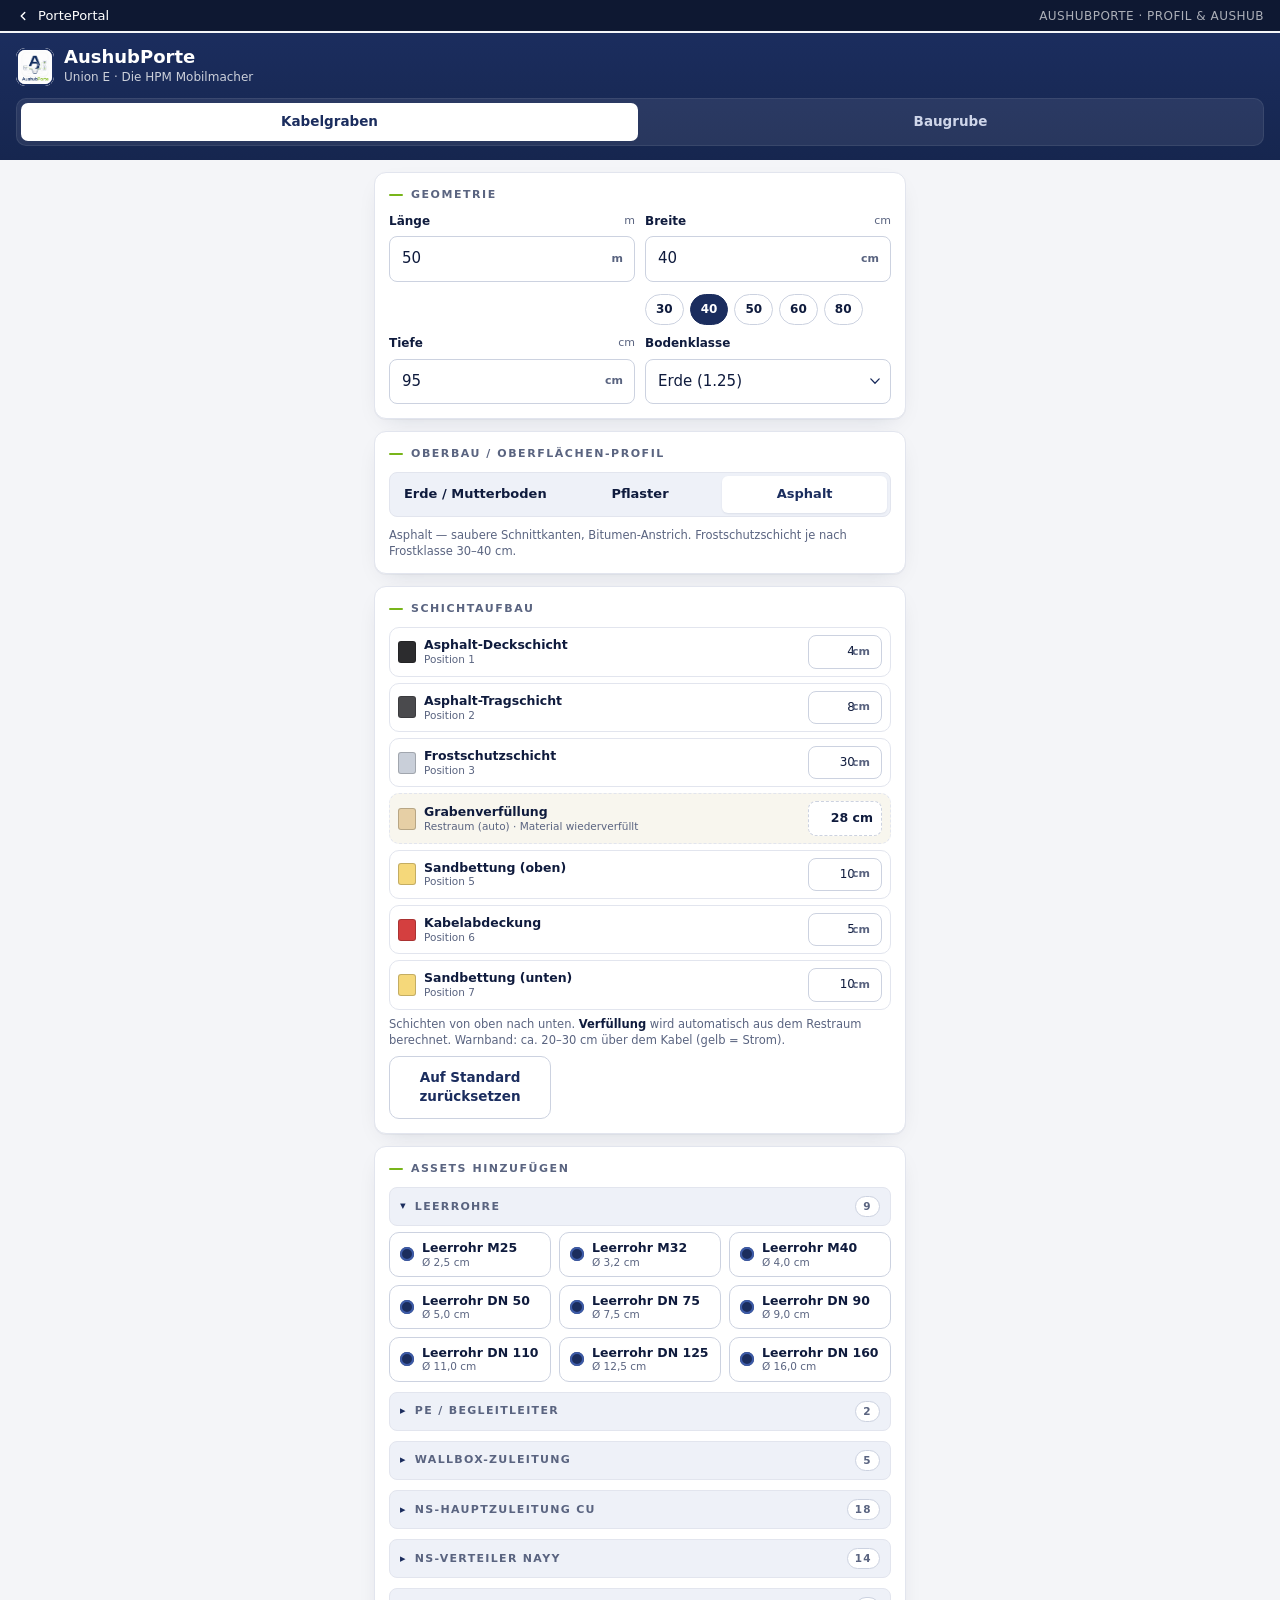
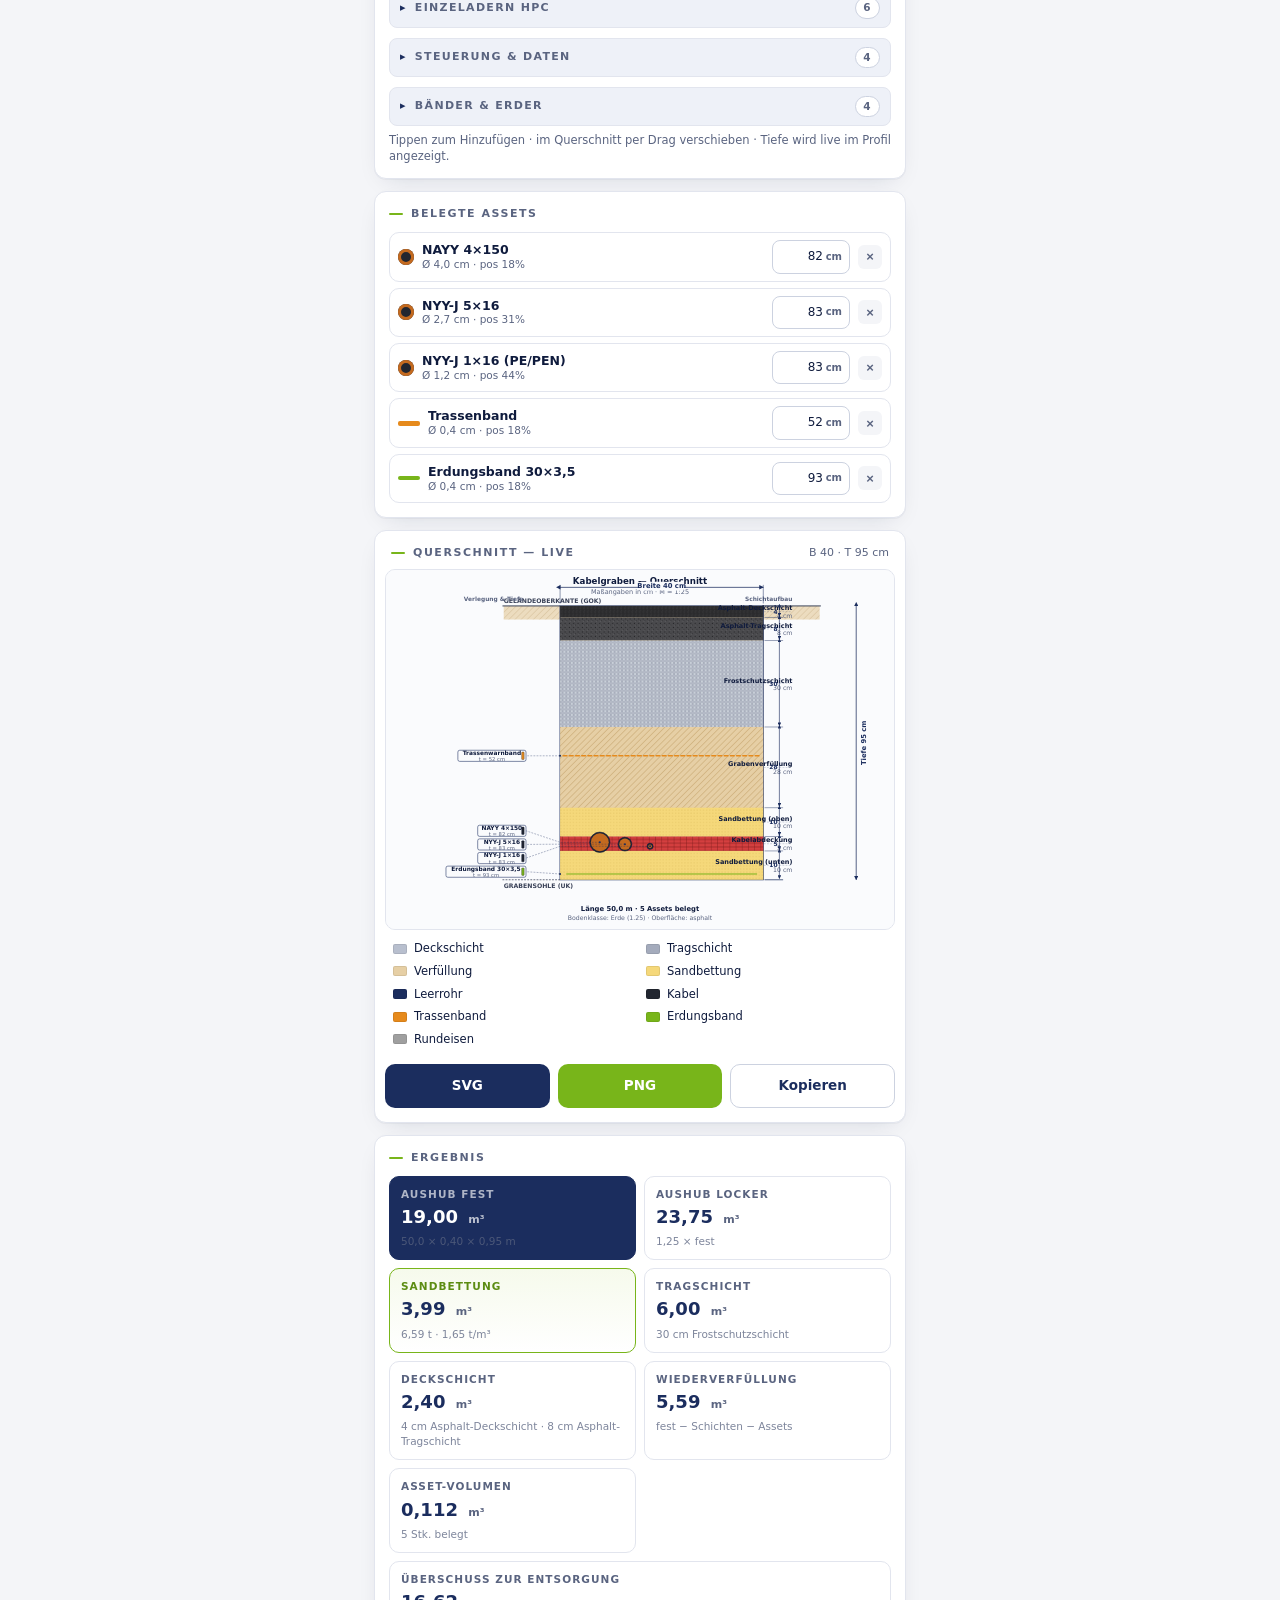
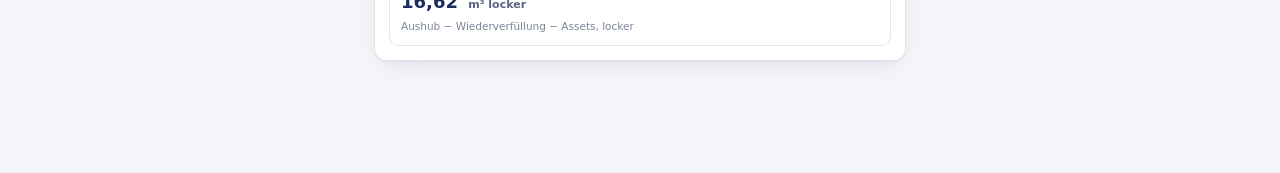
==== tools/aushubporte/index.html @ 9dd23b9c "Add files via upload" ====
<!doctype html>
<html lang="de">
<head>
<meta charset="utf-8" />
<meta name="viewport" content="width=device-width, initial-scale=1, viewport-fit=cover" />
<meta name="theme-color" content="#1B2D5E" />
<title>AushubPorte — Tiefbau-Schnellrechner</title>
<link rel="manifest" href='data:application/manifest+json;charset=utf-8,{"name":"AushubPorte","short_name":"AushubPorte","start_url":".","display":"standalone","background_color":"%23F4F5F8","theme_color":"%231B2D5E"}' />
<style>
  :root{--navy:#1B2D5E;--navy-2:#243A78;--navy-ink:#0F1B3D;--green:#78B51A;--green-2:#5C8C12;--sand:#F5D87A;--soil:#C9A36A;--warn:#E68A1C;--bg:#F4F5F8;--card:#FFFFFF;--line:#E2E5EE;--line-2:#CCD2E0;--ink:#0F1B3D;--muted:#5A6480;--shadow:0 1px 0 rgba(15,27,61,.04),0 8px 24px -12px rgba(15,27,61,.18);--r:12px;--r-sm:8px}
  *{box-sizing:border-box}
  html,body{margin:0;padding:0;background:var(--bg);color:var(--ink);font:15px/1.45 system-ui,-apple-system,Segoe UI,Roboto,sans-serif;-webkit-font-smoothing:antialiased}
  body{min-height:100dvh;padding-bottom:env(safe-area-inset-bottom)}
  header.app{background:linear-gradient(180deg,var(--navy) 0%,#16264F 100%);color:#fff;padding:14px 16px;padding-top:calc(env(safe-area-inset-top) + 14px);position:sticky;top:0;z-index:20}
  .brand{display:flex;align-items:center;gap:10px}
  .logo{width:38px;height:38px;border-radius:9px;background:#fff;flex:0 0 auto;box-shadow:inset 0 0 0 2px var(--navy)}
  h1{font-size:18px;line-height:1.1;margin:0;font-weight:700}
  .sub{font-size:12px;opacity:.78;margin-top:2px}
  .tabs{margin:12px 0 0;background:rgba(255,255,255,.08);border-radius:10px;padding:4px;display:grid;grid-template-columns:1fr 1fr;gap:4px;border:1px solid rgba(255,255,255,.08)}
  .tab{appearance:none;border:0;background:transparent;color:#cfd6ea;font:inherit;font-weight:600;font-size:13.5px;padding:9px 8px;border-radius:7px;cursor:pointer}
  .tab[aria-selected="true"]{background:#fff;color:var(--navy)}
  main{padding:14px 14px 100px;max-width:560px;margin:0 auto}
  .card{background:var(--card);border:1px solid var(--line);border-radius:var(--r);box-shadow:var(--shadow);padding:14px;margin-bottom:12px}
  .card h2{margin:0 0 10px;font-size:11px;font-weight:700;letter-spacing:.14em;text-transform:uppercase;color:var(--muted);display:flex;align-items:center;gap:8px}
  .card h2::before{content:"";width:14px;height:2px;background:var(--green);border-radius:2px}
  .row{display:grid;grid-template-columns:1fr 1fr;gap:10px}
  .row.three{grid-template-columns:1fr 1fr 1fr}
  .row + .row{margin-top:10px}
  .field{display:flex;flex-direction:column;gap:6px;min-width:0}
  .field label{font-size:12px;font-weight:600;display:flex;justify-content:space-between;gap:8px}
  .field label .unit{font-size:11px;color:var(--muted);font-weight:500}
  .input-wrap{position:relative;display:flex}
  input[type=number],input[type=text],select{width:100%;appearance:none;-webkit-appearance:none;border:1px solid var(--line-2);background:#fff;color:var(--ink);padding:11px 38px 11px 12px;border-radius:var(--r-sm);font:inherit;font-variant-numeric:tabular-nums;min-width:0}
  input:focus,select:focus{outline:0;border-color:var(--navy);box-shadow:0 0 0 3px rgba(27,45,94,.12)}
  input::-webkit-outer-spin-button,input::-webkit-inner-spin-button{-webkit-appearance:none;margin:0}
  input[type=number]{-moz-appearance:textfield}
  .input-wrap .suffix{position:absolute;right:12px;top:50%;transform:translateY(-50%);font-size:11px;color:var(--muted);font-weight:600;pointer-events:none}
  select{padding-right:32px;background-image:url("data:image/svg+xml;utf8,<svg xmlns='http://www.w3.org/2000/svg' viewBox='0 0 12 8'><path d='M1 1l5 5 5-5' fill='none' stroke='%231B2D5E' stroke-width='1.6' stroke-linecap='round'/></svg>");background-repeat:no-repeat;background-position:right 10px center;background-size:10px}
  .seg{display:grid;grid-auto-flow:column;grid-auto-columns:1fr;background:#EEF1F8;border-radius:var(--r-sm);padding:3px;border:1px solid var(--line)}
  .seg button{appearance:none;border:0;background:transparent;color:var(--ink);font:inherit;font-weight:600;font-size:13px;padding:9px 8px;border-radius:6px;cursor:pointer}
  .seg button[aria-pressed="true"]{background:#fff;color:var(--navy);box-shadow:0 1px 2px rgba(15,27,61,.08)}
  .presets{display:flex;flex-wrap:wrap;gap:6px;margin-top:6px}
  .preset{appearance:none;border:1px solid var(--line-2);background:#fff;color:var(--ink);font:inherit;font-size:12px;font-weight:600;padding:6px 10px;border-radius:999px;cursor:pointer;font-variant-numeric:tabular-nums}
  .preset.active{background:var(--navy);color:#fff;border-color:var(--navy)}
  .lib{display:grid;grid-template-columns:repeat(auto-fill,minmax(150px,1fr));gap:8px}
  .lib button{appearance:none;border:1px solid var(--line-2);background:#fff;font:inherit;text-align:left;padding:8px 10px;border-radius:10px;cursor:pointer;display:flex;align-items:center;gap:8px;color:var(--ink)}
  .lib button:hover{border-color:var(--navy);background:#F8FAFE}
  .lib button .swatch{flex:0 0 auto;border-radius:50%}
  .lib button .lab{display:flex;flex-direction:column;line-height:1.15;min-width:0}
  .lib button .lab b{font-size:12.5px;font-weight:700}
  .lib button .lab span{font-size:10.5px;color:var(--muted);font-variant-numeric:tabular-nums}
  .lib-group{font-size:11px;font-weight:700;letter-spacing:.12em;text-transform:uppercase;color:var(--muted);margin:10px 0 6px;display:flex;align-items:center;gap:8px;cursor:pointer;user-select:none;padding:8px 10px;background:#EEF1F8;border-radius:8px;border:1px solid var(--line)}
  .lib-group:first-child{margin-top:0}
  .lib-group::before{content:"▸";font-size:11px;color:var(--navy);transition:transform .15s;flex:0 0 auto}
  .lib-group.open::before{transform:rotate(90deg)}
  .lib-group .count{margin-left:auto;font-weight:600;font-size:10.5px;color:var(--muted);background:#fff;padding:2px 7px;border-radius:999px;border:1px solid var(--line-2)}
  .lib-grid{display:none;margin-bottom:6px}
  .lib-grid.open{display:grid}
  .asset-list{display:flex;flex-direction:column;gap:6px;margin-top:4px}
  .asset-row{display:flex;align-items:center;gap:8px;padding:7px 8px;border:1px solid var(--line);border-radius:10px;background:#fff}
  .asset-row .ico{flex:0 0 auto}
  .asset-row .meta{flex:1;min-width:0;display:flex;flex-direction:column;line-height:1.18}
  .asset-row .meta b{font-size:12.5px;font-weight:700;overflow:hidden;text-overflow:ellipsis;white-space:nowrap}
  .asset-row .meta span{font-size:10.5px;color:var(--muted);font-variant-numeric:tabular-nums}
  .asset-row input.depth{width:78px;text-align:right;padding:7px 26px 7px 8px;font-size:12px}
  .asset-row .input-wrap{flex:0 0 auto}
  .asset-row .input-wrap .suffix{right:8px;font-size:10px}
  .asset-row .x{appearance:none;border:0;background:#F4F5F8;color:var(--muted);width:24px;height:24px;border-radius:6px;cursor:pointer;font-size:13px;font-weight:700}
  .asset-row .x:hover{background:#EAD9D9;color:#A33}
  .asset-empty{font-size:12px;color:var(--muted);padding:10px;text-align:center;border:1px dashed var(--line-2);border-radius:10px}
  .layer-list{display:flex;flex-direction:column;gap:6px}
  .layer-row{display:flex;align-items:center;gap:8px;padding:7px 8px;border:1px solid var(--line);border-radius:10px;background:#fff}
  .layer-row .swatch{flex:0 0 auto;width:18px;height:22px;border-radius:3px;border:1px solid rgba(0,0,0,.2)}
  .layer-row .meta{flex:1;min-width:0;display:flex;flex-direction:column;line-height:1.18}
  .layer-row .meta b{font-size:12.5px;font-weight:700}
  .layer-row .meta span{font-size:10.5px;color:var(--muted)}
  .layer-row .input-wrap{flex:0 0 auto}
  .layer-row input.thick{width:74px;text-align:right;padding:7px 26px 7px 8px;font-size:12px}
  .layer-row.auto{background:#F8F6EE;border-style:dashed}
  .layer-row.auto .auto-val{font-size:12.5px;font-weight:700;color:var(--ink);font-variant-numeric:tabular-nums;padding:7px 8px;background:#fff;border:1px dashed var(--line-2);border-radius:8px;min-width:74px;text-align:right}
  .svg-card{padding:10px 10px 14px}
  .svg-card .head{display:flex;align-items:center;justify-content:space-between;padding:4px 6px 8px;gap:8px}
  .svg-card .head .title{font-size:11px;font-weight:700;letter-spacing:.14em;text-transform:uppercase;color:var(--muted);display:flex;align-items:center;gap:8px}
  .svg-card .head .title::before{content:"";width:14px;height:2px;background:var(--green);border-radius:2px}
  .svg-card .head .meta{font-size:11px;color:var(--muted);font-variant-numeric:tabular-nums}
  .svg-frame{background:#FAFBFD;border:1px solid var(--line);border-radius:10px;overflow:hidden;touch-action:none}
  svg.profile{display:block;width:100%;height:auto;background:#FAFBFD;user-select:none;-webkit-user-select:none}
  svg.profile [data-drag]{cursor:grab}
  svg.profile [data-drag].dragging{cursor:grabbing}
  .results{display:grid;grid-template-columns:1fr 1fr;gap:8px}
  .res{background:#fff;border:1px solid var(--line);border-radius:10px;padding:10px 11px;display:flex;flex-direction:column;gap:2px}
  .res .k{font-size:10.5px;font-weight:700;letter-spacing:.1em;text-transform:uppercase;color:var(--muted)}
  .res .v{font-size:18px;font-weight:700;font-variant-numeric:tabular-nums;color:var(--navy)}
  .res .v small{font-size:11px;color:var(--muted);font-weight:600;margin-left:4px}
  .res.featured{background:var(--navy);border-color:var(--navy)}
  .res.featured .k{color:rgba(255,255,255,.65)}
  .res.featured .v{color:#fff}
  .res.featured .v small{color:rgba(255,255,255,.7)}
  .res.accent{border-color:var(--green);background:linear-gradient(180deg,#F6FAEC,#fff)}
  .res.accent .k{color:var(--green-2)}
  .res .sub{font-size:10.5px;color:var(--muted);font-variant-numeric:tabular-nums}
  .actions{display:grid;grid-template-columns:1fr 1fr 1fr;gap:8px;margin-top:12px}
  .btn{appearance:none;border:0;font:inherit;font-weight:600;font-size:13.5px;padding:11px 12px;border-radius:10px;cursor:pointer;display:flex;align-items:center;justify-content:center;gap:6px;min-height:44px}
  .btn.primary{background:var(--navy);color:#fff}
  .btn.green{background:var(--green);color:#fff}
  .btn.ghost{background:#fff;color:var(--navy);border:1px solid var(--line-2)}
  .legend{display:grid;grid-template-columns:1fr 1fr;gap:6px 12px;padding:10px 8px 4px;font-size:11.5px}
  .legend span{display:flex;align-items:center;gap:7px}
  .legend i{width:14px;height:10px;border-radius:2px;flex:0 0 auto;border:1px solid rgba(0,0,0,.08)}
  .hint{font-size:11.5px;color:var(--muted);margin-top:6px;line-height:1.4}
  .hint b{color:var(--ink);font-weight:600}
  [data-mode-panel]{display:none}
  [data-mode-panel].on{display:block}
  .toast{position:fixed;left:50%;bottom:24px;transform:translate(-50%,20px);background:var(--navy-ink);color:#fff;padding:10px 14px;border-radius:999px;font-size:13px;font-weight:600;opacity:0;pointer-events:none;transition:.25s;z-index:50}
  .toast.show{opacity:1;transform:translate(-50%,0)}
  @media (max-width:380px){.row{grid-template-columns:1fr}.row.three{grid-template-columns:1fr 1fr}.results{grid-template-columns:1fr}}
  .porte-bar{background:#0E1832;color:#fff;padding:8px 16px;font:500 13px system-ui,-apple-system,Segoe UI,Roboto,sans-serif;display:flex;align-items:center;justify-content:space-between;position:sticky;top:0;z-index:30}
  .porte-bar a{color:#fff;text-decoration:none;display:inline-flex;align-items:center;gap:8px;transition:color .15s}
  .porte-bar a:hover{color:#78B51A}
  .porte-bar a svg{width:14px;height:14px}
  .porte-bar .right{opacity:.65;font-size:12px;letter-spacing:.04em;text-transform:uppercase}
  @media (max-width: 540px){.porte-bar .right{display:none}}
  header.app{top:33px}
</style>
<link rel="manifest" href="../../manifest.webmanifest" />
</head>
<body>

<div class="porte-bar">
  <a href="../../index.html" aria-label="Zurück zum PortePortal">
    <svg viewBox="0 0 24 24" fill="none" stroke="currentColor" stroke-width="2.5" stroke-linecap="round" stroke-linejoin="round"><path d="M15 18l-6-6 6-6"/></svg>
    PortePortal
  </a>
  <span class="right">AushubPorte · Profil &amp; Aushub</span>
</div>

<header class="app">
  <div class="brand">
    <img class="logo" src="../../assets/logo-aushubporte.png" alt="AushubPorte" style="background:#fff;object-fit:contain;padding:2px;" />
    <div><h1>AushubPorte</h1><div class="sub">Union E · Die HPM Mobilmacher</div></div>
  </div>
  <div class="tabs" role="tablist">
    <button class="tab" role="tab" aria-selected="true" data-mode="trench">Kabelgraben</button>
    <button class="tab" role="tab" aria-selected="false" data-mode="pit">Baugrube</button>
  </div>
</header>

<main>

<section data-mode-panel="trench" class="on">
  <div class="card">
    <h2>Geometrie</h2>
    <div class="row">
      <div class="field"><label>Länge <span class="unit">m</span></label>
        <div class="input-wrap"><input id="t_len" type="number" inputmode="decimal" step="0.1" min="0" value="50"/><span class="suffix">m</span></div></div>
      <div class="field"><label>Breite <span class="unit">cm</span></label>
        <div class="input-wrap"><input id="t_width" type="number" inputmode="decimal" step="1" min="0" value="40"/><span class="suffix">cm</span></div>
        <div class="presets" data-presets="t_width">
          <button class="preset" type="button" data-v="30">30</button>
          <button class="preset active" type="button" data-v="40">40</button>
          <button class="preset" type="button" data-v="50">50</button>
          <button class="preset" type="button" data-v="60">60</button>
          <button class="preset" type="button" data-v="80">80</button>
        </div>
      </div>
    </div>
    <div class="row">
      <div class="field"><label>Tiefe <span class="unit">cm</span></label>
        <div class="input-wrap"><input id="t_depth" type="number" inputmode="decimal" step="1" min="0" value="95"/><span class="suffix">cm</span></div></div>
      <div class="field"><label>Bodenklasse</label>
        <select id="t_soil">
          <option value="1.20">Sand (1.20)</option>
          <option value="1.25" selected>Erde (1.25)</option>
          <option value="1.30">Lehm (1.30)</option>
          <option value="1.45">Fels (1.45)</option>
        </select>
      </div>
    </div>
  </div>

  <div class="card">
    <h2>Oberbau / Oberflächen-Profil</h2>
    <div class="seg" data-seg="t_surface" style="margin-bottom:10px">
      <button type="button" data-v="erde">Erde / Mutterboden</button>
      <button type="button" data-v="pflaster">Pflaster</button>
      <button type="button" data-v="asphalt" aria-pressed="true">Asphalt</button>
    </div>
    <div class="hint" id="t_regelhint">Regeltiefe Niederspannung: 60 cm · Mittelspannung: 80 cm unter OK Gelände.</div>
  </div>

  <div class="card">
    <h2>Schichtaufbau</h2>
    <div id="layerList" class="layer-list"></div>
    <div class="hint" id="t_layersHint">Schichten von oben nach unten. <b>Verfüllung</b> wird automatisch aus dem Restraum berechnet. Warnband: ca. 20–30 cm über dem Kabel (gelb = Strom).</div>
    <div class="actions" style="margin-top:8px">
      <button class="btn ghost" type="button" id="btnLayerReset">Auf Standard zurücksetzen</button>
    </div>
  </div>

  <div class="card">
    <h2>Assets hinzufügen</h2>
    <div id="lib"></div>
    <div class="hint">Tippen zum Hinzufügen · im Querschnitt per Drag verschieben · Tiefe wird live im Profil angezeigt.</div>
  </div>

  <div class="card">
    <h2>Belegte Assets</h2>
    <div class="asset-list" id="assetList"></div>
  </div>

  <div class="card svg-card">
    <div class="head">
      <div class="title">Querschnitt — live</div>
      <div class="meta" id="t_metaScale">B 40 · T 95 cm</div>
    </div>
    <div class="svg-frame">
      <svg id="profile" class="profile" viewBox="0 0 480 480" preserveAspectRatio="xMidYMid meet" xmlns="http://www.w3.org/2000/svg"></svg>
    </div>
    <div class="legend">
      <span><i style="background:#B8BFCE"></i> Deckschicht</span>
      <span><i style="background:#A4ABBC"></i> Tragschicht</span>
      <span><i style="background:#E6CFA5"></i> Verfüllung</span>
      <span><i style="background:#F5D87A"></i> Sandbettung</span>
      <span><i style="background:#1B2D5E"></i> Leerrohr</span>
      <span><i style="background:#222630"></i> Kabel</span>
      <span><i style="background:#E68A1C"></i> Trassenband</span>
      <span><i style="background:#78B51A"></i> Erdungsband</span>
      <span><i style="background:#9F9F9F"></i> Rundeisen</span>
    </div>
    <div class="actions">
      <button class="btn primary" id="btnSvg">SVG</button>
      <button class="btn green" id="btnPng">PNG</button>
      <button class="btn ghost" id="btnCopy">Kopieren</button>
    </div>
  </div>

  <div class="card">
    <h2>Ergebnis</h2>
    <div class="results">
      <div class="res featured"><span class="k">Aushub fest</span><span class="v"><span id="r_volSolid">—</span> <small>m³</small></span><span class="sub" id="r_volSolidSub">L × B × T</span></div>
      <div class="res"><span class="k">Aushub locker</span><span class="v"><span id="r_volLoose">—</span> <small>m³</small></span><span class="sub" id="r_volLooseSub">× Bodenklasse</span></div>
      <div class="res accent"><span class="k">Sandbettung</span><span class="v"><span id="r_sand">—</span> <small>m³</small></span><span class="sub"><span id="r_sandT">—</span> t · 1,65 t/m³</span></div>
      <div class="res"><span class="k">Tragschicht</span><span class="v"><span id="r_base">—</span> <small>m³</small></span><span class="sub" id="r_baseSub">—</span></div>
      <div class="res"><span class="k">Deckschicht</span><span class="v"><span id="r_deck">—</span> <small>m³</small></span><span class="sub" id="r_deckSub">—</span></div>
      <div class="res"><span class="k">Wiederverfüllung</span><span class="v"><span id="r_refill">—</span> <small>m³</small></span><span class="sub" id="r_refillSub">fest − Schichten − Assets</span></div>
      <div class="res"><span class="k">Asset-Volumen</span><span class="v"><span id="r_assets">—</span> <small>m³</small></span><span class="sub" id="r_assetsSub">— Stk.</span></div>
      <div class="res" style="grid-column:1/-1"><span class="k">Überschuss zur Entsorgung</span><span class="v"><span id="r_excess">—</span> <small>m³ locker</small></span><span class="sub" id="r_excessSub">—</span></div>
    </div>
  </div>
</section>

<section data-mode-panel="pit">
  <div class="card">
    <h2>Form</h2>
    <div class="seg" data-seg="p_shape" style="margin-bottom:12px">
      <button type="button" data-v="cuboid" aria-pressed="true">Quader</button>
      <button type="button" data-v="cylinder" aria-pressed="false">Zylinder</button>
    </div>
    <div data-shape="cuboid">
      <div class="row three">
        <div class="field"><label>Länge <span class="unit">m</span></label><div class="input-wrap"><input id="p_len" type="number" inputmode="decimal" step="0.1" min="0" value="2.5"/><span class="suffix">m</span></div></div>
        <div class="field"><label>Breite <span class="unit">m</span></label><div class="input-wrap"><input id="p_wid" type="number" inputmode="decimal" step="0.1" min="0" value="2.5"/><span class="suffix">m</span></div></div>
        <div class="field"><label>Tiefe <span class="unit">m</span></label><div class="input-wrap"><input id="p_dep" type="number" inputmode="decimal" step="0.1" min="0" value="1.5"/><span class="suffix">m</span></div></div>
      </div>
    </div>
    <div data-shape="cylinder" style="display:none">
      <div class="row">
        <div class="field"><label>Durchmesser <span class="unit">m</span></label><div class="input-wrap"><input id="p_dia" type="number" inputmode="decimal" step="0.1" min="0" value="2.0"/><span class="suffix">m</span></div></div>
        <div class="field"><label>Tiefe <span class="unit">m</span></label><div class="input-wrap"><input id="p_cdep" type="number" inputmode="decimal" step="0.1" min="0" value="1.5"/><span class="suffix">m</span></div></div>
      </div>
    </div>
  </div>
  <div class="card">
    <h2>Boden</h2>
    <div class="field"><label>Bodenklasse</label>
      <select id="p_soil">
        <option value="1.20">Sand (1.20)</option>
        <option value="1.25" selected>Erde (1.25)</option>
        <option value="1.30">Lehm (1.30)</option>
        <option value="1.45">Fels (1.45)</option>
      </select>
    </div>
  </div>
  <div class="card svg-card">
    <div class="head"><div class="title">Schema — Schnitt</div><div class="meta" id="p_metaScale">live</div></div>
    <div class="svg-frame"><svg id="pitProfile" class="profile" viewBox="0 0 480 320" preserveAspectRatio="xMidYMid meet" xmlns="http://www.w3.org/2000/svg"></svg></div>
    <div class="actions">
      <button class="btn primary" id="btnSvgP">SVG</button>
      <button class="btn green" id="btnPngP">PNG</button>
      <button class="btn ghost" id="btnCopyP">Kopieren</button>
    </div>
  </div>
  <div class="card">
    <h2>Ergebnis</h2>
    <div class="results">
      <div class="res featured"><span class="k">Aushub fest</span><span class="v"><span id="pr_solid">—</span> <small>m³</small></span><span class="sub" id="pr_solidSub"></span></div>
      <div class="res"><span class="k">Aushub locker</span><span class="v"><span id="pr_loose">—</span> <small>m³</small></span><span class="sub">× Bodenklasse</span></div>
      <div class="res accent" style="grid-column:1/-1"><span class="k">Grundfläche</span><span class="v"><span id="pr_area">—</span> <small>m²</small></span><span class="sub" id="pr_areaSub"></span></div>
    </div>
  </div>
</section>

</main>
<div class="toast" id="toast"></div>

<script>
const $ = id => document.getElementById(id);
const $$ = (s,r=document) => Array.from(r.querySelectorAll(s));
const SVG_NS = "http://www.w3.org/2000/svg";
const fmt = (n,d=2)=> isFinite(n)? n.toLocaleString("de-DE",{minimumFractionDigits:d,maximumFractionDigits:d}) : "—";
const num = el => { const v=parseFloat(String(el.value).replace(",",".")); return isFinite(v)?v:0; };
function toast(m){const t=$("toast");t.textContent=m;t.classList.add("show");clearTimeout(t._t);t._t=setTimeout(()=>t.classList.remove("show"),1700);}
function el(name,attrs={},text){const n=document.createElementNS(SVG_NS,name);for(const[k,v]of Object.entries(attrs))n.setAttribute(k,v);if(text!=null)n.textContent=text;return n;}
const uid = () => "a"+Math.random().toString(36).slice(2,9);

/* CATALOG */
const CATALOG = {
  "M25":{kind:"pipe",label:"Leerrohr M25",diaCm:2.5,group:"Leerrohre"},
  "M32":{kind:"pipe",label:"Leerrohr M32",diaCm:3.2,group:"Leerrohre"},
  "M40":{kind:"pipe",label:"Leerrohr M40",diaCm:4.0,group:"Leerrohre"},
  "DN50":{kind:"pipe",label:"Leerrohr DN 50",diaCm:5,group:"Leerrohre"},
  "DN75":{kind:"pipe",label:"Leerrohr DN 75",diaCm:7.5,group:"Leerrohre"},
  "DN90":{kind:"pipe",label:"Leerrohr DN 90",diaCm:9,group:"Leerrohre"},
  "DN110":{kind:"pipe",label:"Leerrohr DN 110",diaCm:11,group:"Leerrohre"},
  "DN125":{kind:"pipe",label:"Leerrohr DN 125",diaCm:12.5,group:"Leerrohre"},
  "DN160":{kind:"pipe",label:"Leerrohr DN 160",diaCm:16,group:"Leerrohre"},
  // PE / Begleit
  "NYY-J 1x16":{kind:"cable",label:"NYY-J 1×16 (PE/PEN)",diaCm:1.2,group:"PE / Begleitleiter"},
  "NYY-J 1x25":{kind:"cable",label:"NYY-J 1×25",diaCm:1.4,group:"PE / Begleitleiter"},
  // Wallbox-Stichleitungen
  "NYY-J 5x2.5":{kind:"cable",label:"NYY-J 5×2,5 (Wallbox 11kW)",diaCm:1.7,group:"Wallbox-Zuleitung"},
  "NYY-J 5x4":{kind:"cable",label:"NYY-J 5×4 (Wallbox 11kW)",diaCm:1.9,group:"Wallbox-Zuleitung"},
  "NYY-J 5x6":{kind:"cable",label:"NYY-J 5×6 (Wallbox 22kW)",diaCm:2.1,group:"Wallbox-Zuleitung"},
  "NYY-J 5x10":{kind:"cable",label:"NYY-J 5×10 (Wallbox 22kW)",diaCm:2.4,group:"Wallbox-Zuleitung"},
  "NYY-J 5x16":{kind:"cable",label:"NYY-J 5×16",diaCm:2.7,group:"Wallbox-Zuleitung"},
  // Mehradrige NS-Hauptverteilung (Cu) — 4- und 5-adrig
  "NYY-J 4x25":{kind:"cable",label:"NYY-J 4×25",diaCm:2.7,group:"NS-Hauptzuleitung Cu"},
  "NYY-J 4x35":{kind:"cable",label:"NYY-J 4×35",diaCm:3.0,group:"NS-Hauptzuleitung Cu"},
  "NYY-J 4x50":{kind:"cable",label:"NYY-J 4×50",diaCm:3.4,group:"NS-Hauptzuleitung Cu"},
  "NYY-J 4x70":{kind:"cable",label:"NYY-J 4×70",diaCm:3.8,group:"NS-Hauptzuleitung Cu"},
  "NYY-J 4x95":{kind:"cable",label:"NYY-J 4×95",diaCm:4.2,group:"NS-Hauptzuleitung Cu"},
  "NYY-J 4x120":{kind:"cable",label:"NYY-J 4×120",diaCm:4.5,group:"NS-Hauptzuleitung Cu"},
  "NYY-J 4x150":{kind:"cable",label:"NYY-J 4×150",diaCm:4.8,group:"NS-Hauptzuleitung Cu"},
  "NYY-J 4x185":{kind:"cable",label:"NYY-J 4×185",diaCm:5.2,group:"NS-Hauptzuleitung Cu"},
  "NYY-J 4x240":{kind:"cable",label:"NYY-J 4×240",diaCm:5.7,group:"NS-Hauptzuleitung Cu"},
  "NYY-J 5x25":{kind:"cable",label:"NYY-J 5×25",diaCm:2.9,group:"NS-Hauptzuleitung Cu"},
  "NYY-J 5x35":{kind:"cable",label:"NYY-J 5×35",diaCm:3.2,group:"NS-Hauptzuleitung Cu"},
  "NYY-J 5x50":{kind:"cable",label:"NYY-J 5×50",diaCm:3.6,group:"NS-Hauptzuleitung Cu"},
  "NYY-J 5x70":{kind:"cable",label:"NYY-J 5×70",diaCm:4.1,group:"NS-Hauptzuleitung Cu"},
  "NYY-J 5x95":{kind:"cable",label:"NYY-J 5×95",diaCm:4.5,group:"NS-Hauptzuleitung Cu"},
  "NYY-J 5x120":{kind:"cable",label:"NYY-J 5×120",diaCm:4.9,group:"NS-Hauptzuleitung Cu"},
  "NYY-J 5x150":{kind:"cable",label:"NYY-J 5×150",diaCm:5.2,group:"NS-Hauptzuleitung Cu"},
  "NYY-J 5x185":{kind:"cable",label:"NYY-J 5×185",diaCm:5.6,group:"NS-Hauptzuleitung Cu"},
  "NYY-J 5x240":{kind:"cable",label:"NYY-J 5×240",diaCm:6.1,group:"NS-Hauptzuleitung Cu"},
  // Aluminium NS-Verteilernetz — 4- und 5-adrig
  "NAYY 4x50":{kind:"cable",label:"NAYY 4×50",diaCm:2.8,group:"NS-Verteiler NAYY"},
  "NAYY 4x95":{kind:"cable",label:"NAYY 4×95",diaCm:3.4,group:"NS-Verteiler NAYY"},
  "NAYY 4x150":{kind:"cable",label:"NAYY 4×150",diaCm:4.0,group:"NS-Verteiler NAYY"},
  "NAYY 4x185":{kind:"cable",label:"NAYY 4×185",diaCm:4.4,group:"NS-Verteiler NAYY"},
  "NAYY 4x240":{kind:"cable",label:"NAYY 4×240",diaCm:4.8,group:"NS-Verteiler NAYY"},
  "NAYY 5x25":{kind:"cable",label:"NAYY 5×25",diaCm:2.6,group:"NS-Verteiler NAYY"},
  "NAYY 5x35":{kind:"cable",label:"NAYY 5×35",diaCm:2.9,group:"NS-Verteiler NAYY"},
  "NAYY 5x50":{kind:"cable",label:"NAYY 5×50",diaCm:3.1,group:"NS-Verteiler NAYY"},
  "NAYY 5x70":{kind:"cable",label:"NAYY 5×70",diaCm:3.4,group:"NS-Verteiler NAYY"},
  "NAYY 5x95":{kind:"cable",label:"NAYY 5×95",diaCm:3.7,group:"NS-Verteiler NAYY"},
  "NAYY 5x120":{kind:"cable",label:"NAYY 5×120",diaCm:4.1,group:"NS-Verteiler NAYY"},
  "NAYY 5x150":{kind:"cable",label:"NAYY 5×150",diaCm:4.4,group:"NS-Verteiler NAYY"},
  "NAYY 5x185":{kind:"cable",label:"NAYY 5×185",diaCm:4.8,group:"NS-Verteiler NAYY"},
  "NAYY 5x240":{kind:"cable",label:"NAYY 5×240",diaCm:5.3,group:"NS-Verteiler NAYY"},
  // Einzeladern für HPC-Lader
  "NYY 1x95":{kind:"cable",label:"NYY 1×95",diaCm:1.8,group:"Einzeladern HPC"},
  "NYY 1x120":{kind:"cable",label:"NYY 1×120",diaCm:2.0,group:"Einzeladern HPC"},
  "NYY 1x150":{kind:"cable",label:"NYY 1×150",diaCm:2.2,group:"Einzeladern HPC"},
  "NYY 1x185":{kind:"cable",label:"NYY 1×185",diaCm:2.4,group:"Einzeladern HPC"},
  "NYY 1x240":{kind:"cable",label:"NYY 1×240",diaCm:2.7,group:"Einzeladern HPC"},
  "NYY 1x300":{kind:"cable",label:"NYY 1×300",diaCm:3.0,group:"Einzeladern HPC"},
  // Steuerung / Daten
  "NYCWY 4x2.5":{kind:"cable",label:"NYCWY 4×2,5 (Steuer, geschirmt)",diaCm:1.6,group:"Steuerung & Daten"},
  "Cat7 LSZH":{kind:"cable",label:"Cat.7 LSZH",diaCm:0.8,group:"Steuerung & Daten"},
  "LWL 12F":{kind:"cable",label:"LWL 12F Außenkabel",diaCm:1.2,group:"Steuerung & Daten"},
  "Cu 50mm² blank":{kind:"cable",label:"Cu-Seil 50 mm² blank (Erder)",diaCm:0.9,group:"Steuerung & Daten"},
  "Trassenband":{kind:"warn",label:"Trassenband",diaCm:0.4,group:"Bänder & Erder"},
  "Erdungsband":{kind:"earth",label:"Erdungsband 30×3,5",diaCm:0.4,group:"Bänder & Erder"},
  "Rundeisen 8":{kind:"rebar",label:"Rundeisen Ø 8",diaCm:0.8,group:"Bänder & Erder"},
  "Rundeisen 10":{kind:"rebar",label:"Rundeisen Ø 10",diaCm:1.0,group:"Bänder & Erder"},
};
const COLORS = {
  pipe:{fill:"#1B2D5E",stroke:"#0F1B3D",inner:"#3D5BA8"},
  cable:{fill:"#222630",stroke:"#0F1B3D",core:"#C46A1F"},
  warn:{fill:"#E68A1C"},
  earth:{fill:"#78B51A"},
  rebar:{fill:"#9F9F9F",stroke:"#5C5C5C"},
};
const ASSETS = [];

/* ===== LAYER MODEL =====
   Each layer: {id, label, kind, cm, mat, hatch}
   - mat: material class for volume aggregation:
     "asphaltD","asphaltT","frost","schotter","pflasterD","pflasterB",
     "mutterboden","verfuell","sandTop","sandBot","kabelabd"
   - hatch: SVG pattern id used to render the band
   - kind === "auto" means thickness is computed (verfuell residual)
*/
const LAYER_DEFS = {
  asphaltD:    {label:"Asphalt-Deckschicht",         hatch:"hatchAsphaltD", mat:"asphaltD"},
  asphaltT:    {label:"Asphalt-Tragschicht",         hatch:"hatchAsphaltT", mat:"asphaltT"},
  frost:       {label:"Frostschutzschicht",          hatch:"hatchFrost",    mat:"frost"},
  pflasterD:   {label:"Pflaster-Deckschicht",        hatch:"hatchPflaster", mat:"pflasterD"},
  pflasterB:   {label:"Pflasterbett (Splitt 0/5)",   hatch:"hatchSplitt",   mat:"pflasterB"},
  schotter:    {label:"Schottertragschicht (STS)",   hatch:"hatchBase",     mat:"schotter"},
  mutterboden: {label:"Mutterboden",                 hatch:"hatchMutter",   mat:"mutterboden"},
  verfuell:    {label:"Grabenverfüllung",            hatch:"hatchSoil",     mat:"verfuell"},
  sandTop:     {label:"Sandbettung (oben)",          hatch:"hatchSand",     mat:"sand"},
  kabelabd:    {label:"Kabelabdeckung",              hatch:"hatchKabelabd", mat:"kabelabd"},
  sandBot:     {label:"Sandbettung (unten)",         hatch:"hatchSand",     mat:"sand"},
};

// Presets per surface — "auto" id is the residual fill
const PRESETS = {
  erde: [
    {id:"mutterboden", cm:20},
    {id:"verfuell",    cm:0, auto:true},
    {id:"sandTop",     cm:10},
    {id:"kabelabd",    cm:5},
    {id:"sandBot",     cm:10},
  ],
  pflaster: [
    {id:"pflasterD",   cm:8},
    {id:"pflasterB",   cm:4},
    {id:"schotter",    cm:20},
    {id:"verfuell",    cm:0, auto:true},
    {id:"sandTop",     cm:10},
    {id:"kabelabd",    cm:5},
    {id:"sandBot",     cm:10},
  ],
  asphalt: [
    {id:"asphaltD",    cm:4},
    {id:"asphaltT",    cm:8},
    {id:"frost",       cm:30},
    {id:"verfuell",    cm:0, auto:true},
    {id:"sandTop",     cm:10},
    {id:"kabelabd",    cm:5},
    {id:"sandBot",     cm:10},
  ],
};

const REGEL_HINT = {
  erde:     "Erde/Mutterboden — Regeltiefe NS 60 cm · MS 80 cm unter OK Gelände. Mutterboden leicht überhöht einbauen (Setzung).",
  pflaster: "Pflaster — Pflasterbett 3–5 cm Splitt/Brechsand · Schottertragschicht typ. 20 cm.",
  asphalt:  "Asphalt — saubere Schnittkanten, Bitumen-Anstrich. Frostschutzschicht je nach Frostklasse 30–40 cm.",
};

// Live state — current surface + per-id thickness overrides
let SURFACE = "asphalt";
let LAYERS = clonePreset(SURFACE);

function clonePreset(s){ return PRESETS[s].map(x=>({...x})); }

function resolvedLayers(Tcm){
  // Returns array of {id, def, cm, isAuto}, with auto cm computed as residual.
  const fixed = LAYERS.filter(l=>!l.auto).reduce((s,l)=>s+Math.max(0,l.cm),0);
  const autoCm = Math.max(0, Tcm - fixed);
  return LAYERS.map(l => ({
    id:l.id,
    def:LAYER_DEFS[l.id],
    cm: l.auto ? autoCm : Math.max(0, l.cm),
    isAuto: !!l.auto,
  }));
}

function renderLayerList(){
  const list = $("layerList"); if(!list) return;
  list.innerHTML = "";
  const Tcm = num($("t_depth"));
  const layers = resolvedLayers(Tcm);
  const matColor = {
    asphaltD:"#2C2C2E", asphaltT:"#4A4A4D", frost:"#C9CFD9",
    pflasterD:"#9DA4B5", pflasterB:"#D9CFA8",
    schotter:"#A4ABBC", mutterboden:"#7E5A2A", verfuell:"#E6CFA5",
    sand:"#F5D87A", kabelabd:"#D43F3F",
  };
  layers.forEach((L,idx)=>{
    const row = document.createElement("div");
    row.className = "layer-row" + (L.isAuto?" auto":"");
    const swatchColor = matColor[L.def.mat] || "#999";
    if(L.isAuto){
      row.innerHTML = `
        <div class="swatch" style="background:${swatchColor}"></div>
        <div class="meta"><b>${L.def.label}</b><span>Restraum (auto) · Material wiederverfüllt</span></div>
        <div class="auto-val">${Math.round(L.cm)} cm</div>
      `;
    } else {
      row.innerHTML = `
        <div class="swatch" style="background:${swatchColor}"></div>
        <div class="meta"><b>${L.def.label}</b><span>Position ${idx+1}</span></div>
        <div class="input-wrap"><input type="number" class="thick" data-layer-id="${L.id}" inputmode="decimal" step="1" min="0" value="${Math.round(L.cm)}"/><span class="suffix">cm</span></div>
      `;
    }
    list.appendChild(row);
  });
  // bind change
  list.querySelectorAll("input.thick").forEach(inp=>{
    inp.addEventListener("input", e=>{
      const id = e.target.dataset.layerId;
      const v = Math.max(0, num(e.target));
      const L = LAYERS.find(x=>x.id===id); if(!L) return;
      L.cm = v;
      // update auto-row live without rebuild (preserve focus)
      const Tcm = num($("t_depth"));
      const layers = resolvedLayers(Tcm);
      const autoLayer = layers.find(x=>x.isAuto);
      const autoEl = list.querySelector(".layer-row.auto .auto-val");
      if(autoEl && autoLayer) autoEl.textContent = `${Math.round(autoLayer.cm)} cm`;
      recalc();
    });
  });
}

function setSurface(s){
  SURFACE = s;
  LAYERS = clonePreset(s);
  $("t_regelhint").textContent = REGEL_HINT[s];
  // update segmented control state
  document.querySelectorAll('[data-seg="t_surface"] button').forEach(b=>b.setAttribute("aria-pressed", b.dataset.v===s ? "true":"false"));
  renderLayerList();
  recalc();
}

function readGeom(){
  const Tcm = num($("t_depth"));
  const layers = resolvedLayers(Tcm);
  // compute zones (depth from OK in cm)
  let acc = 0;
  const zones = layers.map(L => {
    const z = [acc, acc + L.cm];
    acc += L.cm;
    return {id:L.id, def:L.def, cm:L.cm, top:z[0], bot:z[1], isAuto:L.isAuto};
  });
  return {
    L:num($("t_len")), Bcm:num($("t_width")), Tcm,
    soil:parseFloat($("t_soil").value),
    soilLabel:$("t_soil").options[$("t_soil").selectedIndex].text,
    surface: SURFACE,
    layers: zones,
    assets: ASSETS,
  };
}
function addAsset(key){
  const c=CATALOG[key]; if(!c) return;
  const g=readGeom();
  // Helper: zone lookup by id
  const zone=id=>g.layers.find(z=>z.id===id);
  const zSandBot = zone("sandBot");
  const zSandTop = zone("sandTop");
  const zKabelabd = zone("kabelabd");
  const zVer = zone("verfuell");

  let depth = Math.min(g.Tcm-5, 80);
  if(c.kind==="warn"){
    // Warnband ca. 20–30 cm über dem Kabel → typischerweise im Verfüllraum, ~25 cm unter OK
    depth = zVer ? Math.min(zVer.bot-5, zVer.top+10) : 30;
  }
  if(c.kind==="earth") depth = g.Tcm-2; // Fundamenterder unten
  if(c.kind==="rebar") depth = g.Tcm-2;
  if(c.kind==="pipe")  depth = zSandBot ? zSandBot.top - c.diaCm/2 : g.Tcm-10;
  if(c.kind==="cable") depth = zSandBot ? zSandBot.top - c.diaCm/2 - 1 : g.Tcm-10;
  const same=ASSETS.filter(a=>CATALOG[a.key]?.kind===c.kind).length;
  let x=0.18+((same*0.13)%0.65);
  ASSETS.push({id:uid(),key,x,depthCm:Math.max(1,Math.min(g.Tcm-1,depth))});
  renderAssetList(); recalc();
}
function removeAsset(id){
  const i=ASSETS.findIndex(a=>a.id===id);
  if(i>=0){ASSETS.splice(i,1);renderAssetList();recalc();}
}

function buildLib(){
  const lib=$("lib"); lib.innerHTML="";
  const groups={};
  for(const[k,v]of Object.entries(CATALOG))(groups[v.group]=groups[v.group]||[]).push([k,v]);
  // Default open: only first group (Leerrohre) to keep UI compact
  let first=true;
  for(const[g,items]of Object.entries(groups)){
    const h=document.createElement("div"); h.className="lib-group"+(first?" open":"");
    h.innerHTML=`<span>${g}</span><span class="count">${items.length}</span>`;
    const grid=document.createElement("div"); grid.className="lib lib-grid"+(first?" open":"");
    h.addEventListener("click",()=>{h.classList.toggle("open");grid.classList.toggle("open");});
    for(const[k,v]of items){
      const b=document.createElement("button"); b.type="button";
      const c=COLORS[v.kind]||{fill:"#888"};
      let sw;
      if(v.kind==="warn") sw=`<span class="swatch" style="background:${c.fill};border-radius:2px;height:5px;width:18px"></span>`;
      else if(v.kind==="earth") sw=`<span class="swatch" style="background:${c.fill};border-radius:2px;height:4px;width:18px"></span>`;
      else if(v.kind==="rebar") sw=`<span class="swatch" style="background:${c.fill};border:1px solid ${c.stroke};border-radius:50%;width:11px;height:11px"></span>`;
      else if(v.kind==="pipe") sw=`<span class="swatch" style="background:${c.fill};border-radius:50%;width:14px;height:14px;box-shadow:inset 0 0 0 2px ${c.inner}"></span>`;
      else sw=`<span class="swatch" style="background:${c.fill};border-radius:50%;width:12px;height:12px;box-shadow:inset 0 0 0 2px ${c.core}"></span>`;
      b.innerHTML=`${sw}<span class="lab"><b>${v.label}</b><span>Ø ${fmt(v.diaCm,1)} cm</span></span>`;
      b.addEventListener("click",()=>addAsset(k));
      grid.appendChild(b);
    }
    lib.appendChild(h); lib.appendChild(grid);
    first=false;
  }
}
function renderAssetList(){
  const list=$("assetList"); list.innerHTML="";
  if(!ASSETS.length){const e=document.createElement("div");e.className="asset-empty";e.textContent="Noch keine Assets hinzugefügt.";list.appendChild(e);return;}
  ASSETS.forEach(a=>{
    const c=CATALOG[a.key]; if(!c) return;
    const cl=COLORS[c.kind];
    const row=document.createElement("div"); row.className="asset-row";
    let ico;
    if(c.kind==="warn") ico=`<span class="ico" style="background:${cl.fill};height:5px;width:22px;border-radius:2px"></span>`;
    else if(c.kind==="earth") ico=`<span class="ico" style="background:${cl.fill};height:4px;width:22px;border-radius:2px"></span>`;
    else if(c.kind==="rebar") ico=`<span class="ico" style="background:${cl.fill};border:1px solid ${cl.stroke};border-radius:50%;width:14px;height:14px"></span>`;
    else if(c.kind==="pipe") ico=`<span class="ico" style="background:${cl.fill};border-radius:50%;width:18px;height:18px;box-shadow:inset 0 0 0 3px ${cl.inner}"></span>`;
    else ico=`<span class="ico" style="background:${cl.fill};border-radius:50%;width:16px;height:16px;box-shadow:inset 0 0 0 3px ${cl.core}"></span>`;
    row.innerHTML=`${ico}<div class="meta"><b>${c.label}</b><span>Ø ${fmt(c.diaCm,1)} cm · pos ${Math.round(a.x*100)}%</span></div><div class="input-wrap"><input class="depth" type="number" inputmode="decimal" step="1" min="0" value="${Math.round(a.depthCm)}"/><span class="suffix">cm</span></div><button class="x" title="Entfernen">×</button>`;
    row.querySelector("input.depth").addEventListener("input",e=>{a.depthCm=Math.max(0,num(e.target));recalc();});
    row.querySelector(".x").addEventListener("click",()=>removeAsset(a.id));
    list.appendChild(row);
  });
}

/* TABS / SEG / PRESETS */
$$(".tab").forEach(b=>b.addEventListener("click",()=>{
  $$(".tab").forEach(x=>x.setAttribute("aria-selected",x===b?"true":"false"));
  const m=b.dataset.mode;
  $$("[data-mode-panel]").forEach(p=>p.classList.toggle("on",p.dataset.modePanel===m));
  recalc();
}));
$$("[data-seg]").forEach(seg=>seg.addEventListener("click",e=>{
  const btn=e.target.closest("button"); if(!btn) return;
  seg.querySelectorAll("button").forEach(x=>x.setAttribute("aria-pressed",x===btn?"true":"false"));
  if(seg.dataset.seg==="p_shape"){const v=btn.dataset.v;$$("[data-shape]").forEach(s=>s.style.display=s.dataset.shape===v?"":"none");}
  if(seg.dataset.seg==="t_surface"){ setSurface(btn.dataset.v); return; }
  recalc();
}));
const btnReset = $("btnLayerReset");
if(btnReset) btnReset.addEventListener("click",()=>{ LAYERS = clonePreset(SURFACE); renderLayerList(); recalc(); });
// when trench depth changes, the auto layer (Verfüllung) needs to update its display
const tDepth = $("t_depth");
if(tDepth) tDepth.addEventListener("input",()=>{
  const list = $("layerList");
  if(!list) return;
  const layers = resolvedLayers(num(tDepth));
  const auto = layers.find(x=>x.isAuto);
  const autoEl = list.querySelector(".layer-row.auto .auto-val");
  if(autoEl && auto) autoEl.textContent = `${Math.round(auto.cm)} cm`;
});
$$("[data-presets]").forEach(grp=>{
  const tid=grp.dataset.presets;
  grp.addEventListener("click",e=>{const btn=e.target.closest(".preset");if(!btn) return;$(tid).value=btn.dataset.v;grp.querySelectorAll(".preset").forEach(x=>x.classList.toggle("active",x===btn));recalc();});
  $(tid).addEventListener("input",()=>{grp.querySelectorAll(".preset").forEach(x=>x.classList.toggle("active",String(parseFloat(x.dataset.v))===String(parseFloat($(tid).value))));});
});
$$("input, select").forEach(i=>i.addEventListener("input",recalc));

function readState(){
  const seg=name=>document.querySelector(`[data-seg="${name}"]`).querySelector('[aria-pressed="true"]').dataset.v;
  return {
    mode:document.querySelector('.tab[aria-selected="true"]').dataset.mode,
    trench:readGeom(),
    pit:{
      shape:seg("p_shape"),
      L:num($("p_len")),W:num($("p_wid")),D:num($("p_dep")),
      dia:num($("p_dia")),cD:num($("p_cdep")),
      soil:parseFloat($("p_soil").value),
      soilLabel:$("p_soil").options[$("p_soil").selectedIndex].text,
    }
  };
}

/* ===== TRENCH SVG ===== */
let dragInfo = null;

function drawTrench(s){
  const t=s.trench;
  const svg=$("profile");
  const W=820,H=580;
  svg.setAttribute("viewBox",`0 0 ${W} ${H}`);
  svg.innerHTML="";

  const defs=el("defs");
  defs.innerHTML=`
    <pattern id="hatchAsphaltD" width="6" height="6" patternUnits="userSpaceOnUse"><rect width="6" height="6" fill="#2C2C2E"/><circle cx="1.5" cy="1.5" r="0.7" fill="#5A5A5D"/><circle cx="4.5" cy="3" r="0.6" fill="#1A1A1C"/><circle cx="2.5" cy="4.8" r="0.7" fill="#3F3F42"/></pattern>
    <pattern id="hatchAsphaltT" width="7" height="7" patternUnits="userSpaceOnUse"><rect width="7" height="7" fill="#4A4A4D"/><circle cx="2" cy="2" r="0.9" fill="#1F1F22"/><circle cx="5" cy="4.5" r="0.8" fill="#2A2A2D"/><circle cx="3.2" cy="6" r="0.7" fill="#6A6A6D"/></pattern>
    <pattern id="hatchFrost" width="6" height="6" patternUnits="userSpaceOnUse"><rect width="6" height="6" fill="#C9CFD9"/><polygon points="2,1 4,1 5,3 4,5 2,5 1,3" fill="none" stroke="#6C7488" stroke-width="0.7"/></pattern>
    <pattern id="hatchPflaster" width="14" height="10" patternUnits="userSpaceOnUse"><rect width="14" height="10" fill="#9DA4B5"/><line x1="0" y1="5" x2="14" y2="5" stroke="#5A6680" stroke-width="0.8"/><line x1="7" y1="0" x2="7" y2="5" stroke="#5A6680" stroke-width="0.8"/><line x1="3.5" y1="5" x2="3.5" y2="10" stroke="#5A6680" stroke-width="0.8"/><line x1="10.5" y1="5" x2="10.5" y2="10" stroke="#5A6680" stroke-width="0.8"/></pattern>
    <pattern id="hatchSplitt" width="5" height="5" patternUnits="userSpaceOnUse"><rect width="5" height="5" fill="#D9CFA8"/><circle cx="1.5" cy="1.5" r="0.5" fill="#7A6F40"/><circle cx="3.5" cy="3.5" r="0.6" fill="#5C5328"/></pattern>
    <pattern id="hatchBase" width="5" height="5" patternUnits="userSpaceOnUse"><rect width="5" height="5" fill="#A4ABBC"/><circle cx="2.5" cy="2.5" r="0.9" fill="#6C7488"/></pattern>
    <pattern id="hatchMutter" width="7" height="7" patternUnits="userSpaceOnUse"><rect width="7" height="7" fill="#7E5A2A"/><line x1="0" y1="3" x2="7" y2="3" stroke="#3E2A10" stroke-width="0.6"/><line x1="0" y1="6" x2="7" y2="6" stroke="#3E2A10" stroke-width="0.6"/></pattern>
    <pattern id="hatchSoil" width="7" height="7" patternUnits="userSpaceOnUse" patternTransform="rotate(45)"><rect width="7" height="7" fill="#E6CFA5"/><line x1="0" y1="0" x2="0" y2="7" stroke="#A87E3C" stroke-width="0.9"/></pattern>
    <pattern id="hatchSand" width="5" height="5" patternUnits="userSpaceOnUse"><rect width="5" height="5" fill="#F5D87A"/><circle cx="2.5" cy="2.5" r="0.5" fill="#B5942A"/></pattern>
    <pattern id="hatchKabelabd" width="10" height="6" patternUnits="userSpaceOnUse"><rect width="10" height="6" fill="#D43F3F"/><line x1="0" y1="3" x2="10" y2="3" stroke="#7A1818" stroke-width="0.8"/><line x1="5" y1="0" x2="5" y2="6" stroke="#7A1818" stroke-width="0.6"/></pattern>
    <pattern id="hatchDeck" width="6" height="6" patternUnits="userSpaceOnUse" patternTransform="rotate(45)"><rect width="6" height="6" fill="#B8BFCE"/><line x1="0" y1="0" x2="0" y2="6" stroke="#6C7488" stroke-width="1.2"/></pattern>
    <marker id="arrEnd" viewBox="0 0 10 10" refX="9" refY="5" markerWidth="6" markerHeight="6" orient="auto"><path d="M0 0L10 5L0 10z" fill="#1B2D5E"/></marker>
    <marker id="arrStart" viewBox="0 0 10 10" refX="1" refY="5" markerWidth="6" markerHeight="6" orient="auto-start-reverse"><path d="M0 0L10 5L0 10z" fill="#1B2D5E"/></marker>
  `;
  svg.appendChild(defs);

  // Title block at top
  svg.appendChild(el("text",{x:W/2,y:22,"font-size":14,"text-anchor":"middle",fill:"#0F1B3D","font-weight":700},"Kabelgraben — Querschnitt"));
  svg.appendChild(el("text",{x:W/2,y:38,"font-size":10.5,"text-anchor":"middle",fill:"#5A6480"},`Maßangaben in cm · M ≈ 1:${Math.round(100/(Math.min(380/Math.max(t.Bcm,50),380/Math.max(t.Tcm,70))))}`));

  const padL=240,padR=170,padT=58,padB=80;
  const drawW=W-padL-padR, drawH=H-padT-padB;
  const Bcm=Math.max(10,t.Bcm), Tcm=Math.max(20,t.Tcm);
  const sx=drawW/Math.max(Bcm,50);
  const sy=drawH/Math.max(Tcm,70);
  const trenchW=Bcm*sx, trenchH=Tcm*sy;
  const x0=padL+(drawW-trenchW)/2, y0=padT;
  const x1=x0+trenchW, y1=y0+trenchH;

  // Surrounding ground
  svg.appendChild(el("rect",{x:padL-50,y:y0,width:x0-(padL-50),height:22,fill:"url(#hatchSoil)",opacity:.7}));
  svg.appendChild(el("rect",{x:x1,y:y0,width:(W-padR+50)-x1,height:22,fill:"url(#hatchSoil)",opacity:.7}));
  svg.appendChild(el("line",{x1:padL-52,y1:y0,x2:x0,y2:y0,stroke:"#3A4258","stroke-width":1.6}));
  svg.appendChild(el("line",{x1:x1,y1:y0,x2:W-padR+52,y2:y0,stroke:"#3A4258","stroke-width":1.6}));
  svg.appendChild(el("text",{x:padL-50,y:y0-4,"font-size":10,fill:"#3A4258","font-weight":700},"GELÄNDEOBERKANTE (GOK)"));

  // Trench background = Verfüllung
  svg.appendChild(el("rect",{x:x0,y:y0,width:trenchW,height:trenchH,fill:"url(#hatchSoil)",stroke:"#1B2D5E","stroke-width":1.6}));

  const yOf = cmFromTop => y0 + cmFromTop*sy;

  // Build layer rects from resolved zones
  const layers = [];
  (t.layers||[]).forEach(z=>{
    if(z.cm<=0) return;
    const yb = yOf(z.top);
    const h  = Math.max(0, Math.min(z.cm, Tcm-z.top))*sy;
    if(h<=0) return;
    svg.appendChild(el("rect",{x:x0,y:yb,width:trenchW,height:h,fill:`url(#${z.def.hatch})`}));
    layers.push({yTop:yb, yBot:yb+h, cm:z.cm, name:z.def.label, isAuto:z.isAuto});
  });

  // ===== Layer text labels (right side, with leader) — anchored against callout column =====
  const layerLabelEnd = (W - padR + 14) - 8; // just inside right callout column
  layers.forEach(L=>{
    const yMid = (L.yTop+L.yBot)/2;
    if(L.yBot-L.yTop<10) return;
    svg.appendChild(el("line",{x1:x1+1,y1:yMid,x2:layerLabelEnd-2,y2:yMid,stroke:"#1B2D5E","stroke-width":0.7,"stroke-dasharray":"3 2",opacity:0.45}));
    svg.appendChild(el("text",{x:layerLabelEnd,y:yMid-2,"font-size":10.5,"text-anchor":"end",fill:"#0F1B3D","font-weight":700},L.name));
    svg.appendChild(el("text",{x:layerLabelEnd,y:yMid+10,"font-size":10,"text-anchor":"end",fill:"#5A6480"},`${fmt(L.cm,0)} cm`));
  });

  // ===== Layer thickness dimension chain (right side, before labels) =====
  const dimChainX = x1 + 26;
  // outer extension lines
  svg.appendChild(el("line",{x1:x1+2,y1:y0,x2:dimChainX+6,y2:y0,stroke:"#1B2D5E","stroke-width":0.7}));
  svg.appendChild(el("line",{x1:x1+2,y1:y1,x2:dimChainX+6,y2:y1,stroke:"#1B2D5E","stroke-width":0.7}));
  layers.forEach(L=>{
    if(L.yBot-L.yTop<8) return;
    svg.appendChild(el("line",{x1:x1+2,y1:L.yBot,x2:dimChainX+6,y2:L.yBot,stroke:"#1B2D5E","stroke-width":0.7}));
    svg.appendChild(el("line",{x1:dimChainX,y1:L.yTop+2,x2:dimChainX,y2:L.yBot-2,stroke:"#1B2D5E","stroke-width":1,"marker-start":"url(#arrStart)","marker-end":"url(#arrEnd)"}));
    svg.appendChild(el("text",{x:dimChainX-3,y:(L.yTop+L.yBot)/2+3,"font-size":9.5,"text-anchor":"end",fill:"#1B2D5E","font-weight":700},`${fmt(L.cm,0)}`));
  });

  /* ===== Assets — Symbole im Graben, Beschriftung außen mit Leader-Linien ===== */
  const assetGroup = el("g",{id:"assets"});
  svg.appendChild(assetGroup);
  const calloutGroup = el("g",{id:"callouts"});
  svg.appendChild(calloutGroup);

  // Build asset render data first
  const items = ASSETS.map((a,idx)=>{
    const c=CATALOG[a.key]; if(!c) return null;
    const cl=COLORS[c.kind]||{fill:"#888",stroke:"#555",inner:"#fff",core:"#fff"};
    const dep=Math.max(0.5, Math.min(Tcm-0.5, a.depthCm));
    const cy = y0 + dep*sy;
    const cx = x0 + 8 + (trenchW-16)*Math.max(0,Math.min(1,a.x));
    const r = Math.max(3, (c.diaCm/2)*sx);
    let labelText;
    if(c.kind==="warn") labelText="Trassenwarnband";
    else if(c.kind==="earth") labelText="Erdungsband 30×3,5";
    else if(c.kind==="rebar") labelText=c.label.replace("Rundeisen ","Rd ");
    else if(c.kind==="pipe") labelText=c.label.replace("Leerrohr ","");
    else labelText=c.label.split(" (")[0];
    return {a,idx,c,cl,cx,cy,r,dep,labelText,bandLike:(c.kind==="warn"||c.kind==="earth")};
  }).filter(Boolean);

  // Draw symbols in trench (no inline text labels anymore — moves to callouts)
  items.forEach(it=>{
    const {a,idx,c,cl,cx,cy,r} = it;
    const g = el("g",{"data-drag":idx, "data-id":a.id});
    if(c.kind==="warn"){
      g.appendChild(el("line",{x1:x0+5,y1:cy,x2:x1-5,y2:cy,stroke:cl.fill,"stroke-width":2.6,"stroke-dasharray":"6 4","stroke-linecap":"round"}));
      g.appendChild(el("rect",{x:x0+2,y:cy-7,width:trenchW-4,height:14,fill:"transparent"}));
    } else if(c.kind==="earth"){
      g.appendChild(el("line",{x1:x0+10,y1:cy,x2:x1-10,y2:cy,stroke:cl.fill,"stroke-width":1.6}));
      g.appendChild(el("rect",{x:x0+2,y:cy-7,width:trenchW-4,height:14,fill:"transparent"}));
    } else if(c.kind==="rebar"){
      const rr = Math.max(2, (c.diaCm/2)*sx*1.2);
      g.appendChild(el("circle",{cx,cy,r:rr,fill:cl.fill,stroke:cl.stroke,"stroke-width":0.8}));
      g.appendChild(el("circle",{cx,cy,r:Math.max(rr+5,8),fill:"transparent"}));
    } else if(c.kind==="pipe"){
      g.appendChild(el("circle",{cx,cy,r,fill:cl.fill,stroke:cl.stroke,"stroke-width":1}));
      g.appendChild(el("circle",{cx,cy,r:Math.max(r-2.5,2.5),fill:"none",stroke:cl.inner,"stroke-width":1}));
      g.appendChild(el("circle",{cx,cy,r:Math.max(r-4,1.5),fill:cl.stroke}));
    } else if(c.kind==="cable"){
      g.appendChild(el("circle",{cx,cy,r,fill:cl.fill,stroke:cl.stroke,"stroke-width":1}));
      g.appendChild(el("circle",{cx,cy,r:Math.max(r-2,1.2),fill:cl.core}));
    }
    assetGroup.appendChild(g);
  });

  // ===== Callouts: ALL asset callouts on the LEFT side, layer labels stay on the right =====
  const allItems = items.slice().sort((a,b)=>a.cy-b.cy);
  const leftItems = allItems;
  const rightItems = [];

  const labelH = 18;       // box height
  const labelGap = 4;      // min gap between boxes
  const minY = y0 + 4;
  const maxY = y1 - 4;

  // 1D layout solver: given desired ys, produce non-overlapping ys within [minY,maxY]
  function layout(arr){
    const n=arr.length; if(!n) return [];
    // Start with desired positions, clamped
    const ys = arr.map(it => Math.max(minY+labelH/2, Math.min(maxY-labelH/2, it.cy)));
    // Forward pass: enforce min spacing top-down
    for(let i=1;i<n;i++){
      const minThis = ys[i-1] + labelH + labelGap;
      if(ys[i] < minThis) ys[i] = minThis;
    }
    // If overflow at bottom, push up
    if(ys[n-1] > maxY-labelH/2){
      ys[n-1] = maxY-labelH/2;
      for(let i=n-2;i>=0;i--){
        const maxThis = ys[i+1] - labelH - labelGap;
        if(ys[i] > maxThis) ys[i] = maxThis;
      }
    }
    // Top clamp
    if(ys[0] < minY+labelH/2){
      ys[0] = minY+labelH/2;
      for(let i=1;i<n;i++){
        const minThis = ys[i-1] + labelH + labelGap;
        if(ys[i] < minThis) ys[i] = minThis;
      }
    }
    return ys;
  }

  const leftYs = layout(leftItems);
  const rightYs = layout(rightItems);

  // Column x positions — sit OUTSIDE the layer dimension chain & labels
  const leftCol = padL - 14;          // right edge of left callout boxes
  const rightCol = W - padR + 14;     // left edge of right callout boxes

  function drawCallout(it, labY, side){
    // Compute label width based on text length
    const label = it.labelText;
    const depthStr = `${Math.round(it.dep)} cm`;
    // approximate width
    const w = Math.max(64, label.length*6.4 + 14);
    let bx, tx, anchorX;
    if(side==="left"){
      bx = leftCol - w;     // box left
      tx = leftCol - w/2;   // text center
      anchorX = leftCol;    // leader endpoint at column edge (touching trench side)
    } else {
      bx = rightCol;
      tx = rightCol + w/2;
      anchorX = rightCol;
    }
    // Leader: asset → trench edge (horizontal stub) → callout box (diagonal)
    // For bands, anchor at trench edge at band y; for others, exit at trench edge from the asset's y.
    const ax = it.cx;
    const ay = it.cy;
    const edgeX = side==="left" ? x0 : x1;     // trench edge
    // Anchor on box (inner side):
    const boxAnchorX = side==="left" ? leftCol : rightCol;
    // Polyline points
    let pts;
    if(it.bandLike){
      // start at trench edge for bands (cx is meaningless)
      pts = `${edgeX},${ay} ${boxAnchorX},${labY}`;
    } else {
      // asset → small horizontal to trench edge → diagonal to box
      pts = `${ax},${ay} ${edgeX},${ay} ${boxAnchorX},${labY}`;
    }
    calloutGroup.appendChild(el("polyline",{
      points: pts,
      fill:"none", stroke:"#1B2D5E","stroke-width":0.8,"stroke-dasharray":"3 2",opacity:0.7
    }));
    // tiny dot at start (asset center, or band edge)
    const dotX = it.bandLike ? edgeX : ax;
    calloutGroup.appendChild(el("circle",{cx:dotX,cy:ay,r:1.6,fill:"#1B2D5E"}));
    // Box
    calloutGroup.appendChild(el("rect",{
      x:bx, y:labY-labelH/2, width:w, height:labelH,
      fill:"#FAFBFD", stroke:"#1B2D5E","stroke-width":0.9, rx:3
    }));
    // colored swatch on inner side of box
    const sw = 4;
    const swX = side==="left" ? bx+w-sw-3 : bx+3;
    calloutGroup.appendChild(el("rect",{x:swX, y:labY-labelH/2+3, width:sw, height:labelH-6, fill: it.cl.fill, stroke: it.cl.stroke||"#333","stroke-width":0.6, rx:1}));
    // Label text
    calloutGroup.appendChild(el("text",{
      x:tx, y:labY-1, "font-size":9.5, "text-anchor":"middle", fill:"#0F1B3D","font-weight":700
    }, label));
    // Depth subtext
    calloutGroup.appendChild(el("text",{
      x:tx, y:labY+9, "font-size":8.5, "text-anchor":"middle", fill:"#5A6480"
    }, `t = ${depthStr}`));
  }

  leftItems.forEach((it,i)=>drawCallout(it, leftYs[i], "left"));
  rightItems.forEach((it,i)=>drawCallout(it, rightYs[i], "right"));

  // Header for callout columns (only if items present)
  if(leftItems.length){
    svg.appendChild(el("text",{x:leftCol-4,y:y0-8,"font-size":9.5,"text-anchor":"end",fill:"#5A6480","font-weight":700},"Verlegung & Tiefe"));
  }
  // Header right (above layer labels)
  svg.appendChild(el("text",{x:layerLabelEnd,y:y0-8,"font-size":9.5,"text-anchor":"end",fill:"#5A6480","font-weight":700},"Schichtaufbau"));

  // ----- Outer dimensions -----
  const dimY=y0-30;
  svg.appendChild(el("line",{x1:x0,y1:dimY,x2:x1,y2:dimY,stroke:"#1B2D5E","stroke-width":1.2,"marker-start":"url(#arrStart)","marker-end":"url(#arrEnd)"}));
  svg.appendChild(el("line",{x1:x0,y1:dimY-4,x2:x0,y2:y0-4,stroke:"#1B2D5E","stroke-width":0.8}));
  svg.appendChild(el("line",{x1:x1,y1:dimY-4,x2:x1,y2:y0-4,stroke:"#1B2D5E","stroke-width":0.8}));
  svg.appendChild(el("rect",{x:(x0+x1)/2-36,y:dimY-9,width:72,height:14,fill:"#FAFBFD",rx:3}));
  svg.appendChild(el("text",{x:(x0+x1)/2,y:dimY+1,"font-size":11,"text-anchor":"middle",fill:"#1B2D5E","font-weight":700},`Breite ${fmt(Bcm,0)} cm`));

  const dimX = x1 + 150;
  svg.appendChild(el("line",{x1:dimX,y1:y0,x2:dimX,y2:y1,stroke:"#1B2D5E","stroke-width":1.2,"marker-start":"url(#arrStart)","marker-end":"url(#arrEnd)"}));
  const gT=el("g",{transform:`translate(${dimX+12}, ${(y0+y1)/2}) rotate(-90)`});
  gT.appendChild(el("text",{x:0,y:4,"font-size":11,"text-anchor":"middle",fill:"#1B2D5E","font-weight":700},`Tiefe ${fmt(Tcm,0)} cm`));
  svg.appendChild(gT);

  svg.appendChild(el("text",{x:padL-50,y:y1+14,"font-size":10,fill:"#3A4258","font-weight":700},"GRABENSOHLE (UK)"));
  svg.appendChild(el("line",{x1:padL-52,y1:y1,x2:x0,y2:y1,stroke:"#3A4258","stroke-width":1.2,"stroke-dasharray":"3 2"}));

  svg.appendChild(el("text",{x:W/2,y:H-30,"font-size":11,"text-anchor":"middle",fill:"#0F1B3D","font-weight":700},`Länge ${fmt(t.L,1)} m · ${ASSETS.length} Asset${ASSETS.length===1?"":"s"} belegt`));
  svg.appendChild(el("text",{x:W/2,y:H-15,"font-size":10,"text-anchor":"middle",fill:"#5A6480"},`Bodenklasse: ${t.soilLabel} · Oberfläche: ${t.surface}`));

  $("t_metaScale").textContent = `B ${fmt(Bcm,0)} · T ${fmt(Tcm,0)} cm`;

  bindDrag(svg, x0, y0, trenchW, trenchH, sx, sy, Bcm, Tcm);
}

function bindDrag(svg, x0, y0, trenchW, trenchH, sx, sy, Bcm, Tcm){
  function pointFromEvent(e){
    const pt=svg.createSVGPoint();
    const ev = e.touches ? e.touches[0] : e;
    pt.x=ev.clientX; pt.y=ev.clientY;
    const m=svg.getScreenCTM().inverse();
    return pt.matrixTransform(m);
  }
  function findTarget(e){
    const t = e.target.closest("[data-drag]");
    return t;
  }
  function onDown(e){
    const t=findTarget(e); if(!t) return;
    const id=t.getAttribute("data-id");
    const a=ASSETS.find(x=>x.id===id); if(!a) return;
    e.preventDefault();
    t.classList.add("dragging");
    dragInfo = {id, target:t};
  }
  function onMove(e){
    if(!dragInfo) return;
    e.preventDefault();
    const p = pointFromEvent(e);
    const a=ASSETS.find(x=>x.id===dragInfo.id); if(!a) return;
    const c=CATALOG[a.key];
    // x clamp
    let nx = (p.x - x0 - 8) / Math.max(1, trenchW-16);
    nx = Math.max(0, Math.min(1, nx));
    let nd = (p.y - y0) / sy;
    nd = Math.max(0.5, Math.min(Tcm-0.5, nd));
    a.x = nx;
    a.depthCm = nd;
    // Re-render only assets and depth markers, not whole SVG, but easier to redraw full
    drawTrench({trench:readGeom()});
    // Update list values without rebuild (preserve focus)
    const list=$("assetList");
    const rows=list.querySelectorAll(".asset-row");
    rows.forEach((r,i)=>{
      const aa=ASSETS[i]; if(!aa) return;
      const inp=r.querySelector("input.depth"); if(inp && document.activeElement!==inp) inp.value=Math.round(aa.depthCm);
      const span=r.querySelector(".meta span");
      const cc=CATALOG[aa.key];
      if(span) span.textContent=`Ø ${fmt(cc.diaCm,1)} cm · pos ${Math.round(aa.x*100)}%`;
    });
  }
  function onUp(){
    if(dragInfo && dragInfo.target) dragInfo.target.classList.remove("dragging");
    dragInfo=null;
  }
  svg.onmousedown=onDown; svg.ontouchstart=onDown;
  window.onmousemove=onMove; window.ontouchmove=onMove;
  window.onmouseup=onUp; window.ontouchend=onUp;
}

/* ===== PIT SVG ===== */
function drawPit(s){
  const p=s.pit; const svg=$("pitProfile");
  const W=480,H=320; svg.setAttribute("viewBox",`0 0 ${W} ${H}`); svg.innerHTML="";
  const defs=el("defs");
  defs.innerHTML=`<pattern id="hatchSoilP" width="7" height="7" patternUnits="userSpaceOnUse" patternTransform="rotate(45)"><rect width="7" height="7" fill="#E6CFA5"/><line x1="0" y1="0" x2="0" y2="7" stroke="#A87E3C" stroke-width="0.9"/></pattern><marker id="arrEndP" viewBox="0 0 10 10" refX="9" refY="5" markerWidth="6" markerHeight="6" orient="auto"><path d="M0 0L10 5L0 10z" fill="#1B2D5E"/></marker><marker id="arrStartP" viewBox="0 0 10 10" refX="1" refY="5" markerWidth="6" markerHeight="6" orient="auto-start-reverse"><path d="M0 0L10 5L0 10z" fill="#1B2D5E"/></marker>`;
  svg.appendChild(defs);
  const padL=70,padR=70,padT=30,padB=60;
  const drawW=W-padL-padR, drawH=H-padT-padB;
  const isCyl=p.shape==="cylinder";
  const widthM=isCyl?p.dia:p.W, depthM=isCyl?p.cD:p.D;
  const k=Math.min(drawW/(widthM*1.05), drawH/(depthM*1.15));
  const pitW=widthM*k, pitH=depthM*k;
  const x0=padL+(drawW-pitW)/2, y0=padT+(drawH-pitH)/2-4;
  const x1=x0+pitW, y1=y0+pitH;
  svg.appendChild(el("rect",{x:padL-30,y:y0,width:x0-(padL-30),height:18,fill:"url(#hatchSoilP)",opacity:.7}));
  svg.appendChild(el("rect",{x:x1,y:y0,width:(W-padR+30)-x1,height:18,fill:"url(#hatchSoilP)",opacity:.7}));
  svg.appendChild(el("line",{x1:padL-32,y1:y0,x2:x0,y2:y0,stroke:"#3A4258","stroke-width":1.4}));
  svg.appendChild(el("line",{x1:x1,y1:y0,x2:W-padR+32,y2:y0,stroke:"#3A4258","stroke-width":1.4}));
  if(isCyl){
    svg.appendChild(el("rect",{x:x0,y:y0,width:pitW,height:pitH,fill:"url(#hatchSoilP)",stroke:"#1B2D5E","stroke-width":1.6}));
    svg.appendChild(el("ellipse",{cx:(x0+x1)/2,cy:y0,rx:pitW/2,ry:Math.min(10,pitW*0.08),fill:"#FAFBFD",stroke:"#1B2D5E","stroke-width":1.4}));
    svg.appendChild(el("text",{x:(x0+x1)/2,y:y0+pitH/2+4,"font-size":12,"text-anchor":"middle",fill:"#1B2D5E","font-weight":700},"ZYLINDER"));
  } else {
    svg.appendChild(el("rect",{x:x0,y:y0,width:pitW,height:pitH,fill:"url(#hatchSoilP)",stroke:"#1B2D5E","stroke-width":1.6}));
    svg.appendChild(el("text",{x:(x0+x1)/2,y:y0+pitH/2+4,"font-size":12,"text-anchor":"middle",fill:"#1B2D5E","font-weight":700},"QUADER"));
  }
  const dimY=y0-18;
  svg.appendChild(el("line",{x1:x0,y1:dimY,x2:x1,y2:dimY,stroke:"#1B2D5E","stroke-width":1.2,"marker-start":"url(#arrStartP)","marker-end":"url(#arrEndP)"}));
  svg.appendChild(el("rect",{x:(x0+x1)/2-32,y:dimY-9,width:64,height:14,fill:"#FAFBFD",rx:3}));
  svg.appendChild(el("text",{x:(x0+x1)/2,y:dimY+1,"font-size":11,"text-anchor":"middle",fill:"#1B2D5E","font-weight":700}, isCyl?`Ø ${fmt(p.dia,2)} m`:`${fmt(p.W,2)} m`));
  const dimX=x1+24;
  svg.appendChild(el("line",{x1:dimX,y1:y0,x2:dimX,y2:y1,stroke:"#1B2D5E","stroke-width":1.2,"marker-start":"url(#arrStartP)","marker-end":"url(#arrEndP)"}));
  const gT=el("g",{transform:`translate(${dimX+10},${(y0+y1)/2}) rotate(-90)`});
  gT.appendChild(el("text",{x:0,y:4,"font-size":11,"text-anchor":"middle",fill:"#1B2D5E","font-weight":700},`${fmt(depthM,2)} m`));
  svg.appendChild(gT);
  svg.appendChild(el("text",{x:W/2,y:H-12,"font-size":11,"text-anchor":"middle",fill:"#5A6480"},`Bodenklasse: ${p.soilLabel}`));
  $("p_metaScale").textContent = isCyl ? `Ø ${fmt(p.dia,2)} · T ${fmt(p.cD,2)} m` : `${fmt(p.L,2)} × ${fmt(p.W,2)} · T ${fmt(p.D,2)} m`;
}

/* ===== CALCULATIONS ===== */
function calc(s){
  const t=s.trench;
  const L=t.L, B=t.Bcm/100, T=t.Tcm/100;
  const A = L*B;
  const volSolid = L*B*T;
  const volLoose = volSolid*t.soil;

  // Per-layer volumes by material class (m³), minus any assets that occupy that zone.
  const zones = t.layers || [];
  const matVol = {}; // mat -> m³ gross (before asset displacement)
  zones.forEach(z=>{
    const v = A * (z.cm/100);
    matVol[z.def.mat] = (matVol[z.def.mat]||0) + v;
  });

  function inZone(d, z){ return d >= z.top && d <= z.bot; }

  let assetsTotal = 0, count = 0;
  const matAssetVol = {}; // mat -> m³ occupied by assets
  for (const a of (t.assets||[])){
    const meta = (typeof CATALOG !== "undefined") ? CATALOG[a.key] : null;
    if (!meta) continue;
    let xs;
    if (meta.kind === "warn"){ const w=Math.min(0.10, B*0.9), th=0.002; xs=w*th; }
    else if (meta.kind === "earth"){ xs=0.030*0.0035; }
    else { const r=(meta.diaCm/100)/2; xs=Math.PI*r*r; }
    const vol = xs*L;
    assetsTotal += vol; count++;
    const z = zones.find(zz=>inZone(a.depthCm, zz));
    if(z) matAssetVol[z.def.mat] = (matAssetVol[z.def.mat]||0) + vol;
  }

  const matNet = (m)=> Math.max(0, (matVol[m]||0) - (matAssetVol[m]||0));

  const sandV = matNet("sand");
  const sandT = sandV*1.65;
  const baseV = matNet("schotter") + matNet("frost") + matNet("pflasterB");
  const deckV = matNet("asphaltD") + matNet("asphaltT") + matNet("pflasterD") + matNet("mutterboden");
  const refill = matNet("verfuell");
  const kabelabdV = matNet("kabelabd");

  // Excess: removed solid soil minus what comes back as refill (Verfüllung) and assets
  const excessLoose = Math.max(0, (volSolid - refill - assetsTotal)*t.soil);

  // pit
  const p=s.pit;
  let pitSolid=0, pitArea=0;
  if(p.shape==="cylinder"){const r=p.dia/2; pitArea=Math.PI*r*r; pitSolid=pitArea*p.cD;}
  else {pitArea=p.L*p.W; pitSolid=pitArea*p.D;}
  return {volSolid,volLoose,sandV,sandT,baseV,deckV,refill,kabelabdV,excessLoose,
          assetsTotal, assetCount:count, matVol, matAssetVol,
          pitSolid, pitLoose:pitSolid*p.soil, pitArea};
}

function recalc(){
  const s=readState();
  drawTrench(s); drawPit(s);
  const c=calc(s);
  $("r_volSolid").textContent=fmt(c.volSolid,2);
  $("r_volSolidSub").textContent=`${fmt(s.trench.L,1)} × ${fmt(s.trench.Bcm/100,2)} × ${fmt(s.trench.Tcm/100,2)} m`;
  $("r_volLoose").textContent=fmt(c.volLoose,2);
  $("r_volLooseSub").textContent=`${fmt(s.trench.soil,2)} × fest`;
  $("r_sand").textContent=fmt(c.sandV,2);
  $("r_sandT").textContent=fmt(c.sandT,2);
  $("r_base").textContent=fmt(c.baseV,2);
  const baseLabels = (s.trench.layers||[]).filter(z=>["schotter","frost","pflasterB"].includes(z.def.mat)).map(z=>`${fmt(z.cm,0)} cm ${z.def.label.split(" ")[0]}`);
  $("r_baseSub").textContent= baseLabels.length? baseLabels.join(" · ") : "—";
  $("r_deck").textContent=fmt(c.deckV,2);
  const deckLabels = (s.trench.layers||[]).filter(z=>["asphaltD","asphaltT","pflasterD","mutterboden"].includes(z.def.mat)).map(z=>`${fmt(z.cm,0)} cm ${z.def.label}`);
  $("r_deckSub").textContent= deckLabels.length? deckLabels.join(" · ") : "keine";
  $("r_refill").textContent=fmt(c.refill,2);
  $("r_assets").textContent=fmt(c.assetsTotal,3);
  $("r_assetsSub").textContent=`${c.assetCount} Stk. belegt`;
  $("r_excess").textContent=fmt(c.excessLoose,2);
  $("r_excessSub").textContent="Aushub − Wiederverfüllung − Assets, locker";
  $("pr_solid").textContent=fmt(c.pitSolid,2);
  $("pr_solidSub").textContent= s.pit.shape==="cylinder"?`π × (Ø/2)² × T`:`L × B × T`;
  $("pr_loose").textContent=fmt(c.pitLoose,2);
  $("pr_area").textContent=fmt(c.pitArea,2);
  $("pr_areaSub").textContent= s.pit.shape==="cylinder"?`π × (${fmt(s.pit.dia/2,2)})²`:`${fmt(s.pit.L,2)} × ${fmt(s.pit.W,2)}`;
}

/* ===== EXPORT ===== */
function exportSVG(id, name){
  const svg=$(id).cloneNode(true);
  svg.setAttribute("xmlns",SVG_NS);
  const blob=new Blob([new XMLSerializer().serializeToString(svg)],{type:"image/svg+xml"});
  const a=document.createElement("a"); a.href=URL.createObjectURL(blob); a.download=name+".svg"; a.click();
  setTimeout(()=>URL.revokeObjectURL(a.href),1000);
}
function exportPNG(id, name){
  const svgEl=$(id);
  const xml=new XMLSerializer().serializeToString(svgEl);
  const vb=svgEl.viewBox.baseVal;
  const W=vb.width||480, H=vb.height||480;
  const scale=2.5;
  const img=new Image();
  const url="data:image/svg+xml;base64,"+btoa(unescape(encodeURIComponent(xml)));
  img.onload=()=>{
    const cv=document.createElement("canvas"); cv.width=W*scale; cv.height=H*scale;
    const ctx=cv.getContext("2d"); ctx.fillStyle="#FAFBFD"; ctx.fillRect(0,0,cv.width,cv.height);
    ctx.drawImage(img,0,0,cv.width,cv.height);
    cv.toBlob(b=>{const a=document.createElement("a");a.href=URL.createObjectURL(b);a.download=name+".png";a.click();setTimeout(()=>URL.revokeObjectURL(a.href),1000);},"image/png");
  };
  img.src=url;
}
async function copySummary(kind){
  const s=readState(); const c=calc(s);
  let text;
  if(kind==="trench"){
    const t=s.trench;
    const list = ASSETS.length ? ASSETS.map(a=>{const cc=CATALOG[a.key]; return `  - ${cc.label}  (${Math.round(a.depthCm)} cm Tiefe, pos ${Math.round(a.x*100)}%)`;}).join("\n") : "  (keine)";
    text =
`AushubPorte — Kabelgraben
Länge:           ${fmt(t.L,1)} m
Breite:          ${fmt(t.Bcm,0)} cm
Tiefe:           ${fmt(t.Tcm,0)} cm
Schichten:       ${(t.layers||[]).map(z=>`${z.def.label} ${fmt(z.cm,0)}`).join(" · ")}
Oberfläche:      ${t.surface}
Bodenklasse:     ${t.soilLabel}
Belegung:
${list}

Aushub fest:        ${fmt(c.volSolid,2)} m³
Aushub locker:      ${fmt(c.volLoose,2)} m³
Sandbettung:        ${fmt(c.sandV,2)} m³  (${fmt(c.sandT,2)} t)
Tragschicht:        ${fmt(c.baseV,2)} m³
Deckschicht:        ${fmt(c.deckV,2)} m³
Wiederverfüllung:   ${fmt(c.refill,2)} m³
Überschuss locker:  ${fmt(c.excessLoose,2)} m³`;
  } else {
    const p=s.pit;
    text =
`AushubPorte — Baugrube (${p.shape==="cylinder"?"Zylinder":"Quader"})
${p.shape==="cylinder"?`Durchmesser: ${fmt(p.dia,2)} m`:`Länge × Breite: ${fmt(p.L,2)} × ${fmt(p.W,2)} m`}
Tiefe: ${fmt(p.shape==="cylinder"?p.cD:p.D,2)} m
Bodenklasse: ${p.soilLabel}

Aushub fest:   ${fmt(c.pitSolid,2)} m³
Aushub locker: ${fmt(c.pitLoose,2)} m³
Grundfläche:   ${fmt(c.pitArea,2)} m²`;
  }
  try{ await navigator.clipboard.writeText(text); toast("In Zwischenablage kopiert"); }
  catch{ toast("Kopieren fehlgeschlagen"); }
}

$("btnSvg").addEventListener("click",()=>exportSVG("profile","kabelgraben-querschnitt"));
$("btnPng").addEventListener("click",()=>exportPNG("profile","kabelgraben-querschnitt"));
$("btnCopy").addEventListener("click",()=>copySummary("trench"));
$("btnSvgP").addEventListener("click",()=>exportSVG("pitProfile","baugrube-schema"));
$("btnPngP").addEventListener("click",()=>exportPNG("pitProfile","baugrube-schema"));
$("btnCopyP").addEventListener("click",()=>copySummary("pit"));

/* INIT */
buildLib();
renderLayerList();
$("t_regelhint").textContent = REGEL_HINT[SURFACE];
// seed: a couple defaults so the trench isn't empty on first load
addAsset("NAYY 4x150");
addAsset("NYY-J 5x16");
addAsset("NYY-J 1x16");
addAsset("Trassenband");
addAsset("Erdungsband");
recalc();
</script>
</body>
</html>
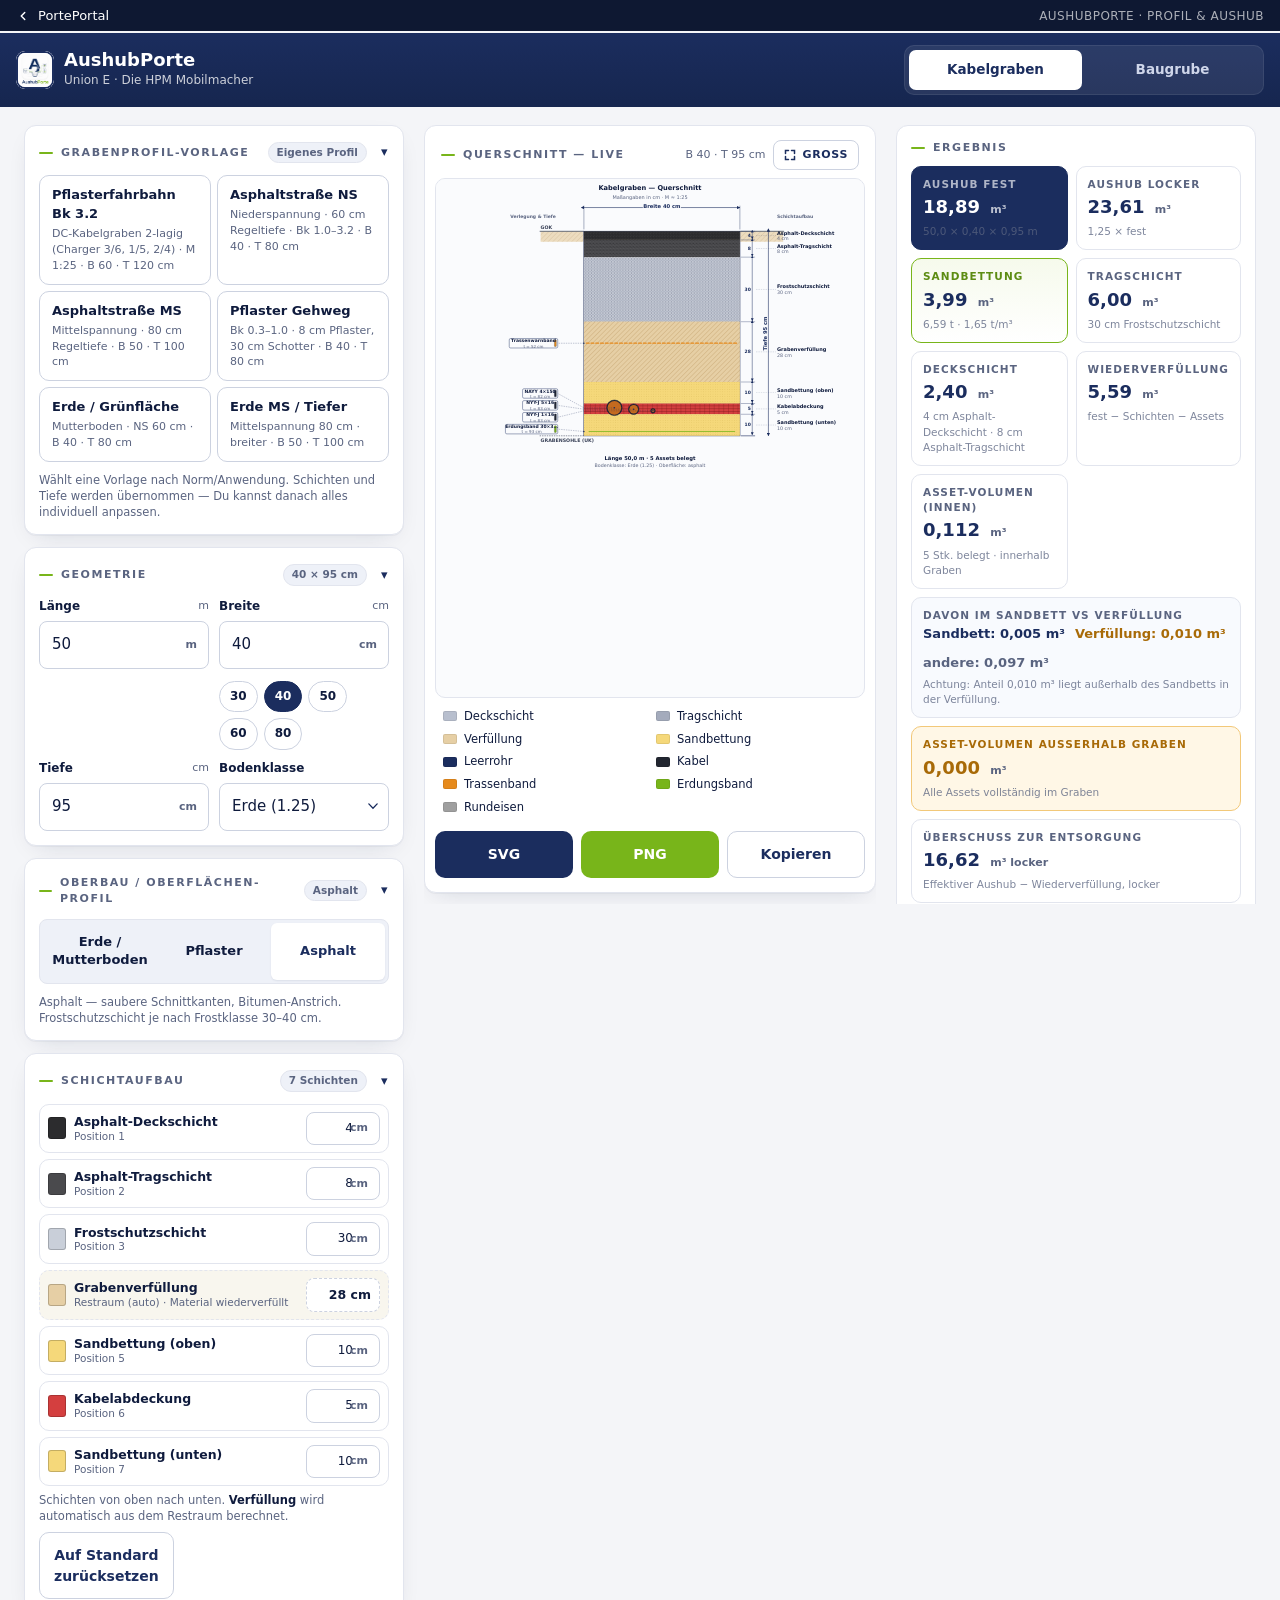
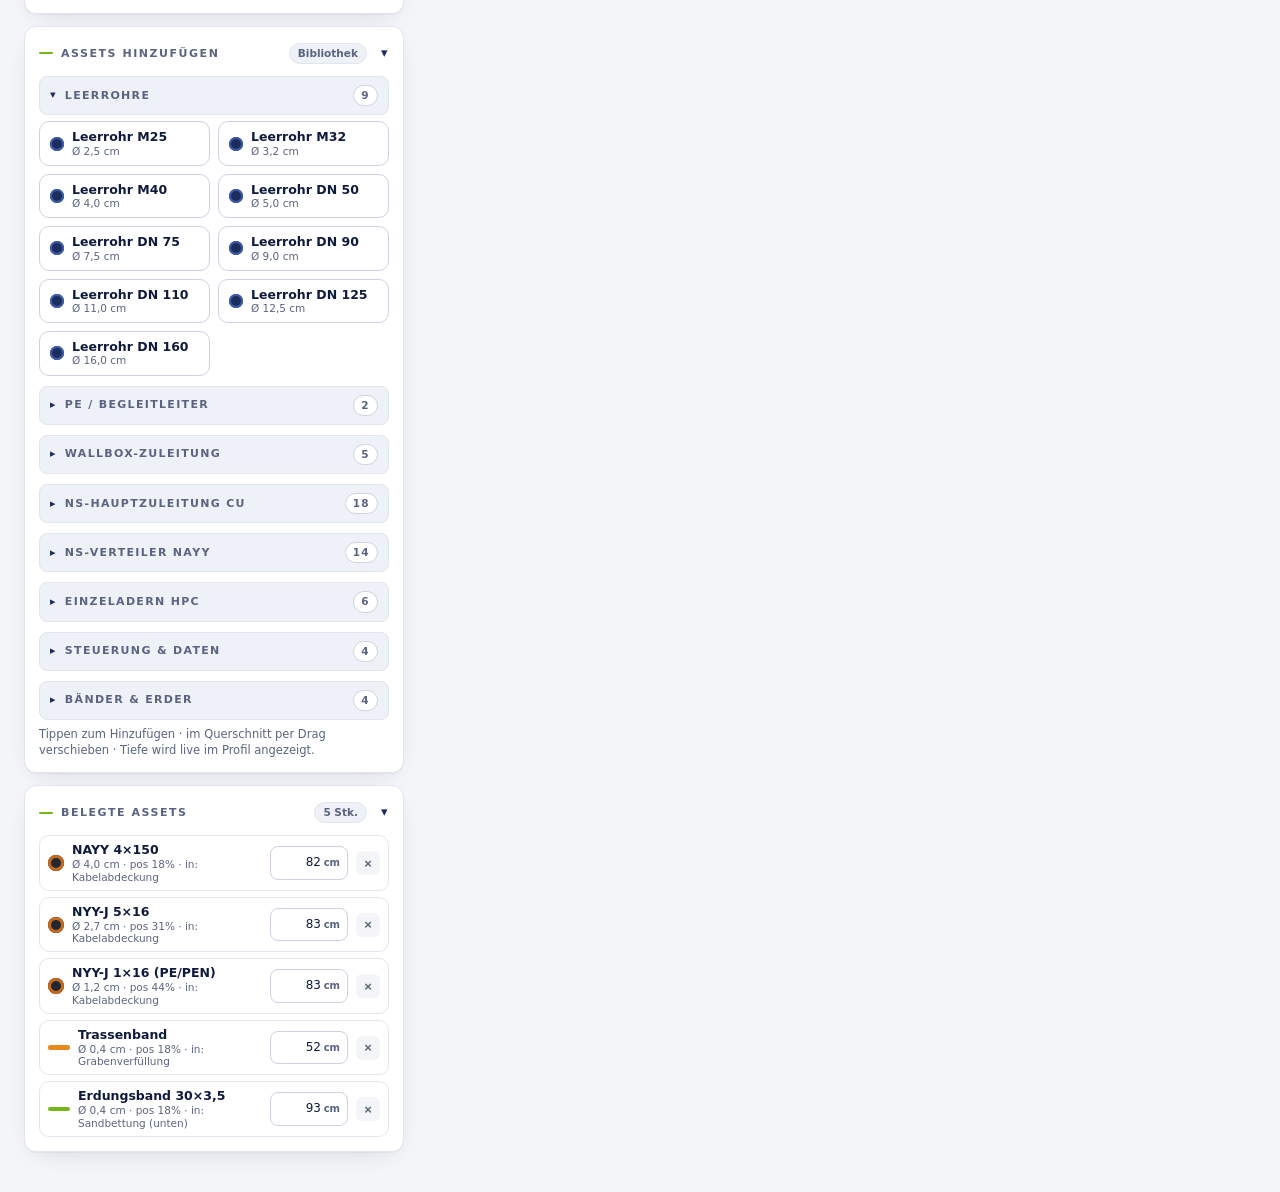
==== commit cef8b10f: "Rename AushubPorte.html to index.html" ====
--- a/tools/aushubporte/index.html
+++ b/tools/aushubporte/index.html
@@ -7,25 +7,81 @@
 <title>AushubPorte — Tiefbau-Schnellrechner</title>
 <link rel="manifest" href='data:application/manifest+json;charset=utf-8,{"name":"AushubPorte","short_name":"AushubPorte","start_url":".","display":"standalone","background_color":"%23F4F5F8","theme_color":"%231B2D5E"}' />
 <style>
-  :root{--navy:#1B2D5E;--navy-2:#243A78;--navy-ink:#0F1B3D;--green:#78B51A;--green-2:#5C8C12;--sand:#F5D87A;--soil:#C9A36A;--warn:#E68A1C;--bg:#F4F5F8;--card:#FFFFFF;--line:#E2E5EE;--line-2:#CCD2E0;--ink:#0F1B3D;--muted:#5A6480;--shadow:0 1px 0 rgba(15,27,61,.04),0 8px 24px -12px rgba(15,27,61,.18);--r:12px;--r-sm:8px}
+  :root{--navy:#1B2D5E;--navy-2:#243A78;--navy-ink:#0F1B3D;--green:#78B51A;--green-2:#5C8C12;--sand:#F5D87A;--soil:#C9A36A;--warn:#E68A1C;--bg:#F4F5F8;--card:#FFFFFF;--line:#E2E5EE;--line-2:#CCD2E0;--ink:#0F1B3D;--muted:#5A6480;--shadow:0 1px 0 rgba(15,27,61,.04),0 8px 24px -12px rgba(15,27,61,.18);--r:12px;--r-sm:8px;--header-h:64px;--porte-h:33px;--bottom-h:0px}
   *{box-sizing:border-box}
   html,body{margin:0;padding:0;background:var(--bg);color:var(--ink);font:15px/1.45 system-ui,-apple-system,Segoe UI,Roboto,sans-serif;-webkit-font-smoothing:antialiased}
   body{min-height:100dvh;padding-bottom:env(safe-area-inset-bottom)}
-  header.app{background:linear-gradient(180deg,var(--navy) 0%,#16264F 100%);color:#fff;padding:14px 16px;padding-top:calc(env(safe-area-inset-top) + 14px);position:sticky;top:0;z-index:20}
+  header.app{background:linear-gradient(180deg,var(--navy) 0%,#16264F 100%);color:#fff;padding:12px 16px;padding-top:calc(env(safe-area-inset-top) + 12px);position:sticky;top:33px;z-index:20}
   .brand{display:flex;align-items:center;gap:10px}
   .logo{width:38px;height:38px;border-radius:9px;background:#fff;flex:0 0 auto;box-shadow:inset 0 0 0 2px var(--navy)}
   h1{font-size:18px;line-height:1.1;margin:0;font-weight:700}
   .sub{font-size:12px;opacity:.78;margin-top:2px}
-  .tabs{margin:12px 0 0;background:rgba(255,255,255,.08);border-radius:10px;padding:4px;display:grid;grid-template-columns:1fr 1fr;gap:4px;border:1px solid rgba(255,255,255,.08)}
-  .tab{appearance:none;border:0;background:transparent;color:#cfd6ea;font:inherit;font-weight:600;font-size:13.5px;padding:9px 8px;border-radius:7px;cursor:pointer}
+  .tabs{margin:10px 0 0;background:rgba(255,255,255,.08);border-radius:10px;padding:4px;display:grid;grid-template-columns:1fr 1fr;gap:4px;border:1px solid rgba(255,255,255,.08)}
+  .tab{appearance:none;border:0;background:transparent;color:#cfd6ea;font:inherit;font-weight:600;font-size:13.5px;padding:9px 8px;border-radius:7px;cursor:pointer;min-height:40px}
   .tab[aria-selected="true"]{background:#fff;color:var(--navy)}
-  main{padding:14px 14px 100px;max-width:560px;margin:0 auto}
+  /* Header inner layout — wraps nicely on tablet/desktop */
+  .app-inner{display:flex;align-items:center;gap:16px;flex-wrap:wrap;max-width:1600px;margin:0 auto}
+  .app-inner .brand{flex:1 1 200px;min-width:160px}
+  .app-inner .tabs{margin:0;flex:1 1 240px;max-width:360px}
+  main{padding:14px 14px 120px;max-width:560px;margin:0 auto}
+  /* === RESPONSIVE LAYOUT === */
+  /* Tablet portrait + landscape: profile gross oben, eingaben/resultate 2-spalt darunter */
+  @media (min-width:768px){
+    main{max-width:1100px;padding:18px 20px 80px}
+    .layout-grid{display:grid;gap:16px;grid-template-columns:1fr 1fr;grid-template-areas:"profile profile" "inputs results"}
+    .col-profile{grid-area:profile}
+    .col-inputs{grid-area:inputs;min-width:0}
+    .col-results{grid-area:results;min-width:0}
+    .row.three{grid-template-columns:1fr 1fr 1fr}
+  }
+  /* Desktop (≥1280): 3-Spalten Eingaben | Profil sticky | Ergebnisse */
+  @media (min-width:1280px){
+    main{max-width:1600px;padding:20px 24px 40px}
+    .layout-grid{grid-template-columns:minmax(320px,380px) minmax(0,1fr) minmax(300px,360px);grid-template-areas:"inputs profile results";gap:20px}
+    .col-profile{position:sticky;top:calc(var(--porte-h) + var(--header-h) + 12px);align-self:start;max-height:calc(100dvh - var(--porte-h) - var(--header-h) - 24px);overflow:auto}
+    .col-inputs,.col-results{display:flex;flex-direction:column;gap:12px}
+    .col-inputs .card,.col-results .card{margin-bottom:0}
+    /* Beide Tabs nebeneinander auf Desktop sichtbar als Pills im Header */
+    .tabs{max-width:280px}
+  }
+  @media (min-width:1600px){
+    main{max-width:1760px}
+    .layout-grid{grid-template-columns:minmax(340px,400px) minmax(0,1fr) minmax(320px,380px)}
+  }
   .card{background:var(--card);border:1px solid var(--line);border-radius:var(--r);box-shadow:var(--shadow);padding:14px;margin-bottom:12px}
   .card h2{margin:0 0 10px;font-size:11px;font-weight:700;letter-spacing:.14em;text-transform:uppercase;color:var(--muted);display:flex;align-items:center;gap:8px}
   .card h2::before{content:"";width:14px;height:2px;background:var(--green);border-radius:2px}
+  /* Collapsible cards */
+  .card.collapsible > h2{cursor:pointer;user-select:none;margin-bottom:0;padding:2px 0}
+  .card.collapsible.open > h2{margin-bottom:10px}
+  .card.collapsible > h2 .chev{margin-left:auto;font-size:13px;color:var(--navy);transition:transform .18s;transform:rotate(-90deg)}
+  .card.collapsible.open > h2 .chev{transform:rotate(0deg)}
+  .card.collapsible > h2 .badge{margin-left:auto;font-size:10.5px;font-weight:700;color:var(--muted);background:#EEF1F8;border:1px solid var(--line);padding:2px 8px;border-radius:999px;letter-spacing:0;text-transform:none}
+  .card.collapsible > h2 .badge + .chev{margin-left:6px}
+  .card.collapsible > .card-body{display:none}
+  .card.collapsible.open > .card-body{display:block}
+  .card.collapsible:not(.open){padding:10px 14px}
+  /* Fullscreen-Modal-Editor */
+  .fs-overlay{position:fixed;inset:0;background:rgba(15,27,61,.55);backdrop-filter:blur(3px);z-index:80;display:none;align-items:stretch;justify-content:center;padding:24px}
+  .fs-overlay.on{display:flex}
+  .fs-card{background:var(--bg);width:100%;max-width:1400px;max-height:100%;border-radius:14px;display:flex;flex-direction:column;overflow:hidden;box-shadow:0 24px 80px rgba(0,0,0,.4)}
+  .fs-head{display:flex;align-items:center;gap:12px;padding:12px 16px;background:var(--navy);color:#fff;flex:0 0 auto}
+  .fs-head .fs-title{font-size:14px;font-weight:700;flex:1;letter-spacing:.06em}
+  .fs-head .fs-close{appearance:none;border:0;background:rgba(255,255,255,.12);color:#fff;font:inherit;font-size:14px;font-weight:700;width:36px;height:36px;border-radius:8px;cursor:pointer}
+  .fs-head .fs-close:hover{background:rgba(255,255,255,.22)}
+  .fs-body{flex:1;min-height:0;padding:16px;overflow:auto}
+  .fs-body .svg-frame{min-height:60vh}
+  .expand-btn{appearance:none;border:1px solid var(--line-2);background:#fff;color:var(--navy);font:inherit;font-size:11px;font-weight:700;letter-spacing:.06em;padding:6px 10px;border-radius:8px;cursor:pointer;display:inline-flex;align-items:center;gap:6px;text-transform:uppercase}
+  .expand-btn:hover{background:#F0F4FC;border-color:var(--navy)}
+  .expand-btn svg{width:12px;height:12px}
+  .svg-card .head .right{display:flex;gap:8px;align-items:center}
   .row{display:grid;grid-template-columns:1fr 1fr;gap:10px}
   .row.three{grid-template-columns:1fr 1fr 1fr}
   .row + .row{margin-top:10px}
+  /* Eingabe-Karten auf Tablet: 2-Spalt-Innenraster */
+  @media (min-width:768px) and (max-width:1279px){
+    .col-inputs .card{padding:14px}
+  }
   .field{display:flex;flex-direction:column;gap:6px;min-width:0}
   .field label{font-size:12px;font-weight:600;display:flex;justify-content:space-between;gap:8px}
   .field label .unit{font-size:11px;color:var(--muted);font-weight:500}
@@ -87,6 +143,9 @@
   svg.profile{display:block;width:100%;height:auto;background:#FAFBFD;user-select:none;-webkit-user-select:none}
   svg.profile [data-drag]{cursor:grab}
   svg.profile [data-drag].dragging{cursor:grabbing}
+  /* v6.4: Place-Mode (Asset platzieren mit Fadenkreuz) */
+  svg.profile.place-mode{cursor:crosshair}
+  svg.profile.place-mode [data-drag]{cursor:not-allowed}
   .results{display:grid;grid-template-columns:1fr 1fr;gap:8px}
   .res{background:#fff;border:1px solid var(--line);border-radius:10px;padding:10px 11px;display:flex;flex-direction:column;gap:2px}
   .res .k{font-size:10.5px;font-weight:700;letter-spacing:.1em;text-transform:uppercase;color:var(--muted)}
@@ -114,6 +173,33 @@
   .toast{position:fixed;left:50%;bottom:24px;transform:translate(-50%,20px);background:var(--navy-ink);color:#fff;padding:10px 14px;border-radius:999px;font-size:13px;font-weight:600;opacity:0;pointer-events:none;transition:.25s;z-index:50}
   .toast.show{opacity:1;transform:translate(-50%,0)}
   @media (max-width:380px){.row{grid-template-columns:1fr}.row.three{grid-template-columns:1fr 1fr}.results{grid-template-columns:1fr}}
+  /* Sticky Bottom-Bar mit Live-Ergebnis (Mobile/Tablet) */
+  .stickybar{position:fixed;left:0;right:0;bottom:0;background:linear-gradient(180deg,#fff 0%,#F8FAFE 100%);border-top:1px solid var(--line);box-shadow:0 -8px 24px -12px rgba(15,27,61,.18);padding:10px 14px;padding-bottom:calc(10px + env(safe-area-inset-bottom));z-index:30;display:grid;grid-template-columns:1fr 1fr 1fr;gap:8px;align-items:center}
+  .stickybar .sb-item{display:flex;flex-direction:column;line-height:1.1;min-width:0}
+  .stickybar .sb-k{font-size:9.5px;font-weight:700;letter-spacing:.1em;text-transform:uppercase;color:var(--muted)}
+  .stickybar .sb-v{font-size:15px;font-weight:700;color:var(--navy);font-variant-numeric:tabular-nums;margin-top:2px;white-space:nowrap;overflow:hidden;text-overflow:ellipsis}
+  .stickybar .sb-v small{font-size:10px;color:var(--muted);font-weight:600;margin-left:3px}
+  @media (min-width:1280px){ .stickybar{display:none} }
+  /* Inputs überall mind. 44px hoch (Hit-Targets) */
+  @media (min-width:768px){
+    input[type=number],input[type=text],select{padding:12px 38px 12px 12px;font-size:15px}
+    .btn{font-size:14px;padding:12px 14px}
+    .seg button{padding:10px 8px}
+  }
+  /* Profilbereich: SVG darf auf großen Screens richtig gross werden */
+  @media (min-width:1280px){
+    .svg-frame{min-height:520px}
+    /* Ergebnis-Spalte fixiert sticky */
+    .col-results{position:sticky;top:calc(var(--porte-h) + var(--header-h) + 12px);align-self:start;max-height:calc(100dvh - var(--porte-h) - var(--header-h) - 24px);overflow:auto}
+  }
+  /* Profil-Vorlagen Quick-Select */
+  .profile-presets{display:grid;grid-template-columns:1fr;gap:6px;margin-bottom:10px}
+  @media (min-width:540px){.profile-presets{grid-template-columns:1fr 1fr}}
+  .profile-preset{appearance:none;border:1px solid var(--line-2);background:#fff;text-align:left;padding:10px 12px;border-radius:10px;cursor:pointer;display:flex;flex-direction:column;gap:2px;font:inherit;color:var(--ink);min-height:52px;transition:.12s}
+  .profile-preset:hover{border-color:var(--navy);background:#F8FAFE}
+  .profile-preset.active{border-color:var(--navy);background:#F0F4FC;box-shadow:0 0 0 2px rgba(27,45,94,.12)}
+  .profile-preset b{font-size:13px;font-weight:700}
+  .profile-preset span{font-size:11px;color:var(--muted);font-variant-numeric:tabular-nums}
   .porte-bar{background:#0E1832;color:#fff;padding:8px 16px;font:500 13px system-ui,-apple-system,Segoe UI,Roboto,sans-serif;display:flex;align-items:center;justify-content:space-between;position:sticky;top:0;z-index:30}
   .porte-bar a{color:#fff;text-decoration:none;display:inline-flex;align-items:center;gap:8px;transition:color .15s}
   .porte-bar a:hover{color:#78B51A}
@@ -134,22 +220,45 @@
   <span class="right">AushubPorte · Profil &amp; Aushub</span>
 </div>
 
+<div id="handoffBanner" style="display:none;background:linear-gradient(90deg,#fff7ed 0%,#ffe7c2 100%);border-bottom:2px solid #F57C00;padding:10px 14px;font-size:13px;color:#1B2D5E">
+  <div style="display:flex;align-items:center;gap:10px;flex-wrap:wrap;max-width:1200px;margin:0 auto">
+    <div style="font-size:18px">📥</div>
+    <div id="handoffText" style="flex:1;min-width:200px"></div>
+    <button id="handoffApply" style="background:#F57C00;color:#fff;border:none;border-radius:6px;padding:7px 14px;font-weight:bold;font-size:12px;cursor:pointer;font-family:inherit">Übernehmen</button>
+    <button id="handoffDismiss" style="background:#fff;color:#1B2D5E;border:1px solid #ccc;border-radius:6px;padding:7px 14px;font-weight:bold;font-size:12px;cursor:pointer;font-family:inherit">Verwerfen</button>
+  </div>
+</div>
+
 <header class="app">
-  <div class="brand">
-    <img class="logo" src="../../assets/logo-aushubporte.png" alt="AushubPorte" style="background:#fff;object-fit:contain;padding:2px;" />
-    <div><h1>AushubPorte</h1><div class="sub">Union E · Die HPM Mobilmacher</div></div>
-  </div>
-  <div class="tabs" role="tablist">
-    <button class="tab" role="tab" aria-selected="true" data-mode="trench">Kabelgraben</button>
-    <button class="tab" role="tab" aria-selected="false" data-mode="pit">Baugrube</button>
+  <div class="app-inner">
+    <div class="brand">
+      <img class="logo" src="../../assets/logo-aushubporte.png" alt="AushubPorte" style="background:#fff;object-fit:contain;padding:2px;" onerror="this.onerror=null;this.replaceWith(Object.assign(document.createElement('div'),{className:'logo',innerHTML:'<svg viewBox=&quot;0 0 38 38&quot; xmlns=&quot;http://www.w3.org/2000/svg&quot; style=&quot;width:100%;height:100%&quot;><rect width=&quot;38&quot; height=&quot;38&quot; rx=&quot;9&quot; fill=&quot;%23fff&quot;/><path d=&quot;M8 22 L19 12 L30 22&quot; stroke=&quot;%231B2D5E&quot; stroke-width=&quot;2.4&quot; fill=&quot;none&quot; stroke-linejoin=&quot;round&quot;/><rect x=&quot;8&quot; y=&quot;22&quot; width=&quot;22&quot; height=&quot;6&quot; fill=&quot;%2378B51A&quot;/></svg>'}))" />
+      <div><h1>AushubPorte</h1><div class="sub">Union E · Die HPM Mobilmacher</div></div>
+    </div>
+    <div class="tabs" role="tablist">
+      <button class="tab" role="tab" aria-selected="true" data-mode="trench">Kabelgraben</button>
+      <button class="tab" role="tab" aria-selected="false" data-mode="pit">Baugrube</button>
+    </div>
   </div>
 </header>
 
 <main>
 
 <section data-mode-panel="trench" class="on">
-  <div class="card">
-    <h2>Geometrie</h2>
+<div class="layout-grid">
+<div class="col-inputs">
+
+  <div class="card collapsible open" data-card="presets">
+    <h2>Grabenprofil-Vorlage<span class="badge" id="badge_preset">—</span><span class="chev">▾</span></h2>
+    <div class="card-body">
+      <div class="profile-presets" id="profileTemplates"></div>
+      <div class="hint">Wählt eine Vorlage nach Norm/Anwendung. Schichten und Tiefe werden übernommen — Du kannst danach alles individuell anpassen.</div>
+    </div>
+  </div>
+
+  <div class="card collapsible open" data-card="geom">
+    <h2>Geometrie<span class="badge" id="badge_geom">— cm</span><span class="chev">▾</span></h2>
+    <div class="card-body">
     <div class="row">
       <div class="field"><label>Länge <span class="unit">m</span></label>
         <div class="input-wrap"><input id="t_len" type="number" inputmode="decimal" step="0.1" min="0" value="50"/><span class="suffix">m</span></div></div>
@@ -176,42 +285,57 @@
         </select>
       </div>
     </div>
+    </div>
   </div>
 
-  <div class="card">
-    <h2>Oberbau / Oberflächen-Profil</h2>
+  <div class="card collapsible open" data-card="surface">
+    <h2>Oberbau / Oberflächen-Profil<span class="badge" id="badge_surf">Asphalt</span><span class="chev">▾</span></h2>
+    <div class="card-body">
     <div class="seg" data-seg="t_surface" style="margin-bottom:10px">
       <button type="button" data-v="erde">Erde / Mutterboden</button>
       <button type="button" data-v="pflaster">Pflaster</button>
       <button type="button" data-v="asphalt" aria-pressed="true">Asphalt</button>
     </div>
     <div class="hint" id="t_regelhint">Regeltiefe Niederspannung: 60 cm · Mittelspannung: 80 cm unter OK Gelände.</div>
+    </div>
   </div>
 
-  <div class="card">
-    <h2>Schichtaufbau</h2>
+  <div class="card collapsible open" data-card="layers">
+    <h2>Schichtaufbau<span class="badge" id="badge_layers">— Schichten</span><span class="chev">▾</span></h2>
+    <div class="card-body">
     <div id="layerList" class="layer-list"></div>
-    <div class="hint" id="t_layersHint">Schichten von oben nach unten. <b>Verfüllung</b> wird automatisch aus dem Restraum berechnet. Warnband: ca. 20–30 cm über dem Kabel (gelb = Strom).</div>
+    <div class="hint" id="t_layersHint">Schichten von oben nach unten. <b>Verfüllung</b> wird automatisch aus dem Restraum berechnet.</div>
     <div class="actions" style="margin-top:8px">
       <button class="btn ghost" type="button" id="btnLayerReset">Auf Standard zurücksetzen</button>
     </div>
+    </div>
   </div>
 
-  <div class="card">
-    <h2>Assets hinzufügen</h2>
+  <div class="card collapsible open" data-card="lib">
+    <h2>Assets hinzufügen<span class="badge" id="badge_lib">Bibliothek</span><span class="chev">▾</span></h2>
+    <div class="card-body">
     <div id="lib"></div>
     <div class="hint">Tippen zum Hinzufügen · im Querschnitt per Drag verschieben · Tiefe wird live im Profil angezeigt.</div>
+    </div>
   </div>
 
-  <div class="card">
-    <h2>Belegte Assets</h2>
+  <div class="card collapsible open" data-card="assets">
+    <h2>Belegte Assets<span class="badge" id="badge_assets">0 Stk.</span><span class="chev">▾</span></h2>
+    <div class="card-body">
     <div class="asset-list" id="assetList"></div>
+    </div>
   </div>
 
+</div><!-- /col-inputs -->
+
+<div class="col-profile">
   <div class="card svg-card">
     <div class="head">
       <div class="title">Querschnitt — live</div>
-      <div class="meta" id="t_metaScale">B 40 · T 95 cm</div>
+      <div class="right">
+        <div class="meta" id="t_metaScale">B 40 · T 95 cm</div>
+        <button class="expand-btn" type="button" id="btnExpandProfile" title="Vergrößern"><svg viewBox="0 0 16 16" fill="none" stroke="currentColor" stroke-width="2" stroke-linecap="round"><path d="M2 6V2h4M14 6V2h-4M2 10v4h4M14 10v4h-4"/></svg>Groß</button>
+      </div>
     </div>
     <div class="svg-frame">
       <svg id="profile" class="profile" viewBox="0 0 480 480" preserveAspectRatio="xMidYMid meet" xmlns="http://www.w3.org/2000/svg"></svg>
@@ -233,7 +357,9 @@
       <button class="btn ghost" id="btnCopy">Kopieren</button>
     </div>
   </div>
-
+</div><!-- /col-profile -->
+
+<div class="col-results">
   <div class="card">
     <h2>Ergebnis</h2>
     <div class="results">
@@ -243,13 +369,20 @@
       <div class="res"><span class="k">Tragschicht</span><span class="v"><span id="r_base">—</span> <small>m³</small></span><span class="sub" id="r_baseSub">—</span></div>
       <div class="res"><span class="k">Deckschicht</span><span class="v"><span id="r_deck">—</span> <small>m³</small></span><span class="sub" id="r_deckSub">—</span></div>
       <div class="res"><span class="k">Wiederverfüllung</span><span class="v"><span id="r_refill">—</span> <small>m³</small></span><span class="sub" id="r_refillSub">fest − Schichten − Assets</span></div>
-      <div class="res"><span class="k">Asset-Volumen</span><span class="v"><span id="r_assets">—</span> <small>m³</small></span><span class="sub" id="r_assetsSub">— Stk.</span></div>
+      <div class="res"><span class="k">Asset-Volumen (innen)</span><span class="v"><span id="r_assets">—</span> <small>m³</small></span><span class="sub" id="r_assetsSub">— Stk.</span></div>
+      <div class="res" style="grid-column:1/-1;background:#F8FAFE"><span class="k">Davon im Sandbett vs Verfüllung</span><span class="v" style="font-size:13px"><span id="r_assetsBySand">—</span></span><span class="sub" id="r_assetsBySandSub">Wenn ein Rohr/Kabel über die Sandbett-Grenze in die Verfüllung ragt, wird der Anteil hier gezeigt.</span></div>
+      <div class="res" style="grid-column:1/-1;background:#FFF7E6;border-color:#F2C879"><span class="k" style="color:#A86A07">Asset-Volumen außerhalb Graben</span><span class="v" style="color:#A86A07"><span id="r_assetsOut">—</span> <small>m³</small></span><span class="sub" id="r_assetsOutSub">Anteil eines Rohrs, der über die Graben­geometrie hinausragt</span></div>
       <div class="res" style="grid-column:1/-1"><span class="k">Überschuss zur Entsorgung</span><span class="v"><span id="r_excess">—</span> <small>m³ locker</small></span><span class="sub" id="r_excessSub">—</span></div>
     </div>
   </div>
+</div><!-- /col-results -->
+
+</div><!-- /layout-grid -->
 </section>
 
 <section data-mode-panel="pit">
+<div class="layout-grid">
+<div class="col-inputs">
   <div class="card">
     <h2>Form</h2>
     <div class="seg" data-seg="p_shape" style="margin-bottom:12px">
@@ -281,6 +414,8 @@
       </select>
     </div>
   </div>
+</div><!-- /col-inputs -->
+<div class="col-profile">
   <div class="card svg-card">
     <div class="head"><div class="title">Schema — Schnitt</div><div class="meta" id="p_metaScale">live</div></div>
     <div class="svg-frame"><svg id="pitProfile" class="profile" viewBox="0 0 480 320" preserveAspectRatio="xMidYMid meet" xmlns="http://www.w3.org/2000/svg"></svg></div>
@@ -290,6 +425,8 @@
       <button class="btn ghost" id="btnCopyP">Kopieren</button>
     </div>
   </div>
+</div>
+<div class="col-results">
   <div class="card">
     <h2>Ergebnis</h2>
     <div class="results">
@@ -298,10 +435,28 @@
       <div class="res accent" style="grid-column:1/-1"><span class="k">Grundfläche</span><span class="v"><span id="pr_area">—</span> <small>m²</small></span><span class="sub" id="pr_areaSub"></span></div>
     </div>
   </div>
+</div>
+</div><!-- /layout-grid -->
 </section>
 
 </main>
+<div class="stickybar" id="stickybar" aria-hidden="false">
+  <div class="sb-item"><span class="sb-k">Aushub fest</span><span class="sb-v"><span id="sb_solid">—</span> <small>m³</small></span></div>
+  <div class="sb-item"><span class="sb-k">Locker</span><span class="sb-v"><span id="sb_loose">—</span> <small>m³</small></span></div>
+  <div class="sb-item"><span class="sb-k">Überschuss</span><span class="sb-v"><span id="sb_excess">—</span> <small>m³</small></span></div>
+</div>
 <div class="toast" id="toast"></div>
+
+<!-- Fullscreen-Editor Overlay -->
+<div class="fs-overlay" id="fsOverlay" role="dialog" aria-modal="true">
+  <div class="fs-card">
+    <div class="fs-head">
+      <div class="fs-title" id="fsTitle">Vergrößert</div>
+      <button class="fs-close" id="fsClose" type="button" aria-label="Schließen">✕</button>
+    </div>
+    <div class="fs-body" id="fsBody"></div>
+  </div>
+</div>
 
 <script>
 const $ = id => document.getElementById(id);
@@ -312,6 +467,55 @@
 function toast(m){const t=$("toast");t.textContent=m;t.classList.add("show");clearTimeout(t._t);t._t=setTimeout(()=>t.classList.remove("show"),1700);}
 function el(name,attrs={},text){const n=document.createElementNS(SVG_NS,name);for(const[k,v]of Object.entries(attrs))n.setAttribute(k,v);if(text!=null)n.textContent=text;return n;}
 const uid = () => "a"+Math.random().toString(36).slice(2,9);
+
+/* === v6.3: PortePortal Handoff (TiefbauPorte → AushubPorte) === */
+(function initHandoff(){
+  let payload = null;
+  try {
+    const raw = localStorage.getItem('porteportal.handoff');
+    if (!raw) return;
+    payload = JSON.parse(raw);
+  } catch(e) { return; }
+  if (!payload || payload.to !== 'aushubporte') return;
+  // Nicht älter als 5 Min
+  const age = Date.now() - new Date(payload.createdAt || 0).getTime();
+  if (age > 5*60*1000) {
+    localStorage.removeItem('porteportal.handoff');
+    return;
+  }
+  const seg = payload.segment || {};
+  const trace = payload.trace || {};
+  const banner = document.getElementById('handoffBanner');
+  const text = document.getElementById('handoffText');
+  if (!banner || !text) return;
+  const ofMap = { OF0:'Erde/Rasen', OF1:'Pflaster', OF2:'Beton', OF3:'Asphalt' };
+  const ofTxt = ofMap[seg.of] || seg.of || '?';
+  const handTxt = seg.hand ? ' · Handschachtung' : '';
+  const traceLine = (trace.we || trace.loc) ? ` · ${trace.we ? 'WE '+trace.we : ''}${trace.we && trace.loc ? ' · ' : ''}${trace.loc || ''}` : '';
+  text.innerHTML = `<b>Aus TiefbauPorte:</b> Segment #${(seg.idx||0)+1} · ${(seg.len||0).toFixed(1)} m · ${ofTxt}${handTxt} · <b>${seg.stueck || 0} Kabel-Stück (${seg.typen || 0} Typ${seg.typen===1?'':'en'})</b>${traceLine}`;
+  banner.style.display = 'block';
+
+  document.getElementById('handoffApply').onclick = () => {
+    // Länge übernehmen
+    const inp = document.getElementById('t_len');
+    if (inp && seg.len) {
+      inp.value = (Math.round(seg.len * 10) / 10).toString();
+      inp.dispatchEvent(new Event('input', { bubbles: true }));
+    }
+    // Auf Tab "Kabelgraben" wechseln, falls nötig
+    const trenchTab = document.querySelector('[data-mode="trench"]');
+    if (trenchTab) trenchTab.click();
+    // Hinweis-Toast
+    toast(`Länge ${(seg.len||0).toFixed(1)} m übernommen · ${seg.stueck||0} Kabel im Segment`);
+    // Handoff verbraucht
+    localStorage.removeItem('porteportal.handoff');
+    banner.style.display = 'none';
+  };
+  document.getElementById('handoffDismiss').onclick = () => {
+    localStorage.removeItem('porteportal.handoff');
+    banner.style.display = 'none';
+  };
+})();
 
 /* CATALOG */
 const CATALOG = {
@@ -450,6 +654,137 @@
   asphalt:  "Asphalt — saubere Schnittkanten, Bitumen-Anstrich. Frostschutzschicht je nach Frostklasse 30–40 cm.",
 };
 
+/* === GRABENPROFIL-VORLAGEN ===
+   Norm-/Anwendungsbezogene Profile (Aufbau von oben nach unten).
+   Layer-Definitionen werden bei Aktivierung 1:1 in LAYERS übernommen.
+   `verfuell` mit auto:true ist die Restfüllung.
+*/
+const TRENCH_TEMPLATES = [
+  {
+    id:"pflaster_bk32",
+    label:"Pflasterfahrbahn Bk 3.2",
+    sub:"DC-Kabelgraben 2-lagig (Charger 3/6, 1/5, 2/4) · M 1:25",
+    surface:"pflaster",
+    width:60,depth:120,
+    layers:[
+      {id:"pflasterD",cm:10},
+      {id:"pflasterB",cm:4},
+      {id:"schotter", cm:25},
+      {id:"frost",    cm:36},
+      {id:"verfuell", cm:0, auto:true},
+      {id:"sandTop",  cm:10},
+      {id:"kabelabd", cm:5},
+      {id:"sandBot",  cm:10},
+    ],
+  },
+  {
+    id:"asphalt_ns",
+    label:"Asphaltstraße NS",
+    sub:"Niederspannung · 60 cm Regeltiefe · Bk 1.0–3.2",
+    surface:"asphalt",
+    width:40,depth:80,
+    layers:[
+      {id:"asphaltD",cm:4},
+      {id:"asphaltT",cm:8},
+      {id:"frost",   cm:30},
+      {id:"verfuell",cm:0, auto:true},
+      {id:"sandTop", cm:10},
+      {id:"kabelabd",cm:5},
+      {id:"sandBot", cm:10},
+    ],
+  },
+  {
+    id:"asphalt_ms",
+    label:"Asphaltstraße MS",
+    sub:"Mittelspannung · 80 cm Regeltiefe",
+    surface:"asphalt",
+    width:50,depth:100,
+    layers:[
+      {id:"asphaltD",cm:4},
+      {id:"asphaltT",cm:10},
+      {id:"frost",   cm:36},
+      {id:"verfuell",cm:0, auto:true},
+      {id:"sandTop", cm:10},
+      {id:"kabelabd",cm:5},
+      {id:"sandBot", cm:10},
+    ],
+  },
+  {
+    id:"pflaster_geh",
+    label:"Pflaster Gehweg",
+    sub:"Bk 0.3–1.0 · 8 cm Pflaster, 30 cm Schotter",
+    surface:"pflaster",
+    width:40,depth:80,
+    layers:[
+      {id:"pflasterD",cm:8},
+      {id:"pflasterB",cm:4},
+      {id:"schotter", cm:20},
+      {id:"verfuell", cm:0, auto:true},
+      {id:"sandTop",  cm:10},
+      {id:"kabelabd", cm:5},
+      {id:"sandBot",  cm:10},
+    ],
+  },
+  {
+    id:"erde_grund",
+    label:"Erde / Grünfläche",
+    sub:"Mutterboden · NS 60 cm",
+    surface:"erde",
+    width:40,depth:80,
+    layers:[
+      {id:"mutterboden",cm:25},
+      {id:"verfuell",   cm:0, auto:true},
+      {id:"sandTop",    cm:10},
+      {id:"kabelabd",   cm:5},
+      {id:"sandBot",    cm:10},
+    ],
+  },
+  {
+    id:"erde_ms",
+    label:"Erde MS / Tiefer",
+    sub:"Mittelspannung 80 cm · breiter",
+    surface:"erde",
+    width:50,depth:100,
+    layers:[
+      {id:"mutterboden",cm:30},
+      {id:"verfuell",   cm:0, auto:true},
+      {id:"sandTop",    cm:10},
+      {id:"kabelabd",   cm:5},
+      {id:"sandBot",    cm:10},
+    ],
+  },
+];
+
+let ACTIVE_TEMPLATE = null;
+
+function applyTemplate(id){
+  const tpl = TRENCH_TEMPLATES.find(t=>t.id===id); if(!tpl) return;
+  ACTIVE_TEMPLATE = id;
+  SURFACE = tpl.surface;
+  LAYERS = tpl.layers.map(x=>({...x}));
+  $("t_width").value = tpl.width;
+  $("t_depth").value = tpl.depth;
+  $("t_regelhint").textContent = REGEL_HINT[tpl.surface];
+  // Surface seg + width-preset highlight aktualisieren
+  document.querySelectorAll('[data-seg="t_surface"] button').forEach(b=>b.setAttribute("aria-pressed", b.dataset.v===SURFACE ? "true":"false"));
+  document.querySelectorAll('[data-presets="t_width"] .preset').forEach(b=>b.classList.toggle("active", String(parseFloat(b.dataset.v))===String(tpl.width)));
+  renderLayerList(); renderProfileTemplates(); recalc();
+  toast(`Vorlage „${tpl.label}“ übernommen`);
+}
+
+function renderProfileTemplates(){
+  const wrap = $("profileTemplates"); if(!wrap) return;
+  wrap.innerHTML = "";
+  TRENCH_TEMPLATES.forEach(tpl=>{
+    const b = document.createElement("button");
+    b.type="button";
+    b.className = "profile-preset" + (ACTIVE_TEMPLATE===tpl.id ? " active":"");
+    b.innerHTML = `<b>${tpl.label}</b><span>${tpl.sub} · B ${tpl.width} · T ${tpl.depth} cm</span>`;
+    b.addEventListener("click",()=>applyTemplate(tpl.id));
+    wrap.appendChild(b);
+  });
+}
+
 // Live state — current surface + per-id thickness overrides
 let SURFACE = "asphalt";
 let LAYERS = clonePreset(SURFACE);
@@ -519,10 +854,12 @@
 function setSurface(s){
   SURFACE = s;
   LAYERS = clonePreset(s);
+  ACTIVE_TEMPLATE = null;
   $("t_regelhint").textContent = REGEL_HINT[s];
   // update segmented control state
   document.querySelectorAll('[data-seg="t_surface"] button').forEach(b=>b.setAttribute("aria-pressed", b.dataset.v===s ? "true":"false"));
   renderLayerList();
+  renderProfileTemplates();
   recalc();
 }
 
@@ -569,6 +906,100 @@
   ASSETS.push({id:uid(),key,x,depthCm:Math.max(1,Math.min(g.Tcm-1,depth))});
   renderAssetList(); recalc();
 }
+
+// v6.4: Place-Mode mit Fadenkreuz
+let placeMode = null; // { key, c }
+function startPlaceMode(key){
+  const c = CATALOG[key]; if (!c) return;
+  placeMode = { key, c };
+  const svg = $("profile");
+  if (svg) svg.classList.add('place-mode');
+  toast(`Tippe in den Graben, um „${escapeForToast(c.label)}“ zu platzieren · ESC = Abbruch`);
+}
+function cancelPlaceMode(){
+  placeMode = null;
+  const svg = $("profile");
+  if (svg) svg.classList.remove('place-mode');
+  const ph = svg?.querySelector('.place-crosshair');
+  if (ph) ph.remove();
+}
+function escapeForToast(s){ return String(s); }
+function bindPlaceCrosshair(svg, x0, y0, trenchW, trenchH, sx, sy, Bcm, Tcm){
+  if (!svg) return;
+  // Geometrie-Snapshot bei jedem Aufruf aktualisieren (Re-Draw kompatibel)
+  svg._placeGeom = { x0, y0, trenchW, trenchH, sx, sy, Bcm, Tcm };
+  if (svg._placeBound) return;
+  svg._placeBound = true;
+  function pointFromEvent(e){
+    const pt=svg.createSVGPoint();
+    pt.x=e.clientX; pt.y=e.clientY;
+    const m=svg.getScreenCTM().inverse();
+    return pt.matrixTransform(m);
+  }
+  function ensureCrosshair(){
+    let ch = svg.querySelector('.place-crosshair');
+    if (!ch) {
+      ch = el('g', { class: 'place-crosshair', 'pointer-events': 'none' });
+      ch.innerHTML = `
+        <line class="ch-v" stroke="#5A8A12" stroke-width="1.4" stroke-dasharray="5,3" />
+        <line class="ch-h" stroke="#5A8A12" stroke-width="1.4" stroke-dasharray="5,3" />
+        <circle class="ch-c" r="6" fill="none" stroke="#5A8A12" stroke-width="1.5" />
+        <text class="ch-x" font-size="11" font-weight="bold" fill="#5A8A12" />
+        <text class="ch-y" font-size="11" font-weight="bold" fill="#5A8A12" />
+      `;
+      svg.appendChild(ch);
+    }
+    return ch;
+  }
+  function update(e){
+    if (!placeMode) return;
+    const G = svg._placeGeom;
+    const p = pointFromEvent(e);
+    // Nur innerhalb Trenchraum
+    if (p.x < G.x0 || p.x > G.x0 + G.trenchW || p.y < G.y0 || p.y > G.y0 + G.trenchH) return;
+    const ch = ensureCrosshair();
+    const v = ch.querySelector('.ch-v');
+    const h = ch.querySelector('.ch-h');
+    const cc = ch.querySelector('.ch-c');
+    const tx = ch.querySelector('.ch-x');
+    const ty = ch.querySelector('.ch-y');
+    v.setAttribute('x1', p.x); v.setAttribute('x2', p.x);
+    v.setAttribute('y1', G.y0); v.setAttribute('y2', G.y0 + G.trenchH);
+    h.setAttribute('x1', G.x0); h.setAttribute('x2', G.x0 + G.trenchW);
+    h.setAttribute('y1', p.y); h.setAttribute('y2', p.y);
+    cc.setAttribute('cx', p.x); cc.setAttribute('cy', p.y);
+    const nx = (p.x - G.x0 - 8) / Math.max(1, G.trenchW-16);
+    const nd = (p.y - G.y0) / G.sy;
+    tx.setAttribute('x', p.x + 8);
+    tx.setAttribute('y', G.y0 + 14);
+    tx.textContent = `${Math.round(Math.max(0,Math.min(1,nx))*100)}%`;
+    ty.setAttribute('x', G.x0 + 6);
+    ty.setAttribute('y', p.y - 5);
+    ty.textContent = `${Math.max(1, Math.min(G.Tcm-1, Math.round(nd)))} cm`;
+  }
+  function place(e){
+    if (!placeMode) return;
+    const G = svg._placeGeom;
+    const p = pointFromEvent(e);
+    if (p.x < G.x0 || p.x > G.x0 + G.trenchW || p.y < G.y0 || p.y > G.y0 + G.trenchH) return;
+    e.preventDefault();
+    const nx = Math.max(0, Math.min(1, (p.x - G.x0 - 8) / Math.max(1, G.trenchW-16)));
+    const nd = Math.max(0.5, Math.min(G.Tcm-0.5, (p.y - G.y0) / G.sy));
+    ASSETS.push({ id: uid(), key: placeMode.key, x: nx, depthCm: nd });
+    cancelPlaceMode();
+    renderAssetList();
+    recalc();
+  }
+  svg.addEventListener('pointermove', update);
+  svg.addEventListener('pointerdown', (e) => {
+    if (!placeMode) return;  // Wenn nicht im Place-Mode → kompletter Bypass (Drag-Listener handelt das)
+    if (e.target.closest('[data-drag]')) return;
+    place(e);
+  });
+}
+window.addEventListener('keydown', (e) => {
+  if (e.key === 'Escape' && placeMode) cancelPlaceMode();
+});
 function removeAsset(id){
   const i=ASSETS.findIndex(a=>a.id===id);
   if(i>=0){ASSETS.splice(i,1);renderAssetList();recalc();}
@@ -595,7 +1026,7 @@
       else if(v.kind==="pipe") sw=`<span class="swatch" style="background:${c.fill};border-radius:50%;width:14px;height:14px;box-shadow:inset 0 0 0 2px ${c.inner}"></span>`;
       else sw=`<span class="swatch" style="background:${c.fill};border-radius:50%;width:12px;height:12px;box-shadow:inset 0 0 0 2px ${c.core}"></span>`;
       b.innerHTML=`${sw}<span class="lab"><b>${v.label}</b><span>Ø ${fmt(v.diaCm,1)} cm</span></span>`;
-      b.addEventListener("click",()=>addAsset(k));
+      b.addEventListener("click",()=>startPlaceMode(k));
       grid.appendChild(b);
     }
     lib.appendChild(h); lib.appendChild(grid);
@@ -605,6 +1036,35 @@
 function renderAssetList(){
   const list=$("assetList"); list.innerHTML="";
   if(!ASSETS.length){const e=document.createElement("div");e.className="asset-empty";e.textContent="Noch keine Assets hinzugefügt.";list.appendChild(e);return;}
+  // Aktuelle Schicht-Zonen ermitteln, um pro Asset zu zeigen, in welcher Schicht es sitzt
+  const Tcm = num($("t_depth"));
+  const Bcm = num($("t_width"));
+  const layers = resolvedLayers(Tcm);
+  let acc = 0;
+  const zones = layers.map(L => { const z = {top:acc, bot:acc+L.cm, def:L.def}; acc += L.cm; return z; });
+  function zonesTouched(a){
+    const c = CATALOG[a.key]; if(!c) return [];
+    if (c.kind==="warn"||c.kind==="earth"){
+      const z = zones.find(zz=> a.depthCm>=zz.top && a.depthCm<=zz.bot);
+      return z ? [z.def.label] : [];
+    }
+    const r = c.diaCm/2;
+    const top = a.depthCm - r, bot = a.depthCm + r;
+    return zones.filter(z=> bot>z.top && top<z.bot).map(z=>z.def.label);
+  }
+  function outsideHint(a){
+    const c = CATALOG[a.key]; if(!c) return null;
+    if (c.kind==="warn"||c.kind==="earth") return null;
+    const r = c.diaCm/2;
+    const left = a.x*Bcm, right = (1-a.x)*Bcm;
+    const top = a.depthCm, bot = Tcm - a.depthCm;
+    const out = [];
+    if (left < r) out.push(`links (${fmt(r-left,1)} cm)`);
+    if (right < r) out.push(`rechts (${fmt(r-right,1)} cm)`);
+    if (top < r) out.push(`oben (${fmt(r-top,1)} cm)`);
+    if (bot < r) out.push(`unten (${fmt(r-bot,1)} cm)`);
+    return out.length ? `⚠ ragt ${out.join(" · ")} aus dem Graben` : null;
+  }
   ASSETS.forEach(a=>{
     const c=CATALOG[a.key]; if(!c) return;
     const cl=COLORS[c.kind];
@@ -615,8 +1075,14 @@
     else if(c.kind==="rebar") ico=`<span class="ico" style="background:${cl.fill};border:1px solid ${cl.stroke};border-radius:50%;width:14px;height:14px"></span>`;
     else if(c.kind==="pipe") ico=`<span class="ico" style="background:${cl.fill};border-radius:50%;width:18px;height:18px;box-shadow:inset 0 0 0 3px ${cl.inner}"></span>`;
     else ico=`<span class="ico" style="background:${cl.fill};border-radius:50%;width:16px;height:16px;box-shadow:inset 0 0 0 3px ${cl.core}"></span>`;
-    row.innerHTML=`${ico}<div class="meta"><b>${c.label}</b><span>Ø ${fmt(c.diaCm,1)} cm · pos ${Math.round(a.x*100)}%</span></div><div class="input-wrap"><input class="depth" type="number" inputmode="decimal" step="1" min="0" value="${Math.round(a.depthCm)}"/><span class="suffix">cm</span></div><button class="x" title="Entfernen">×</button>`;
-    row.querySelector("input.depth").addEventListener("input",e=>{a.depthCm=Math.max(0,num(e.target));recalc();});
+    const zts = zonesTouched(a);
+    const out = outsideHint(a);
+    const zoneLine = zts.length>1 ? `<span style="color:#A86A07">in: ${zts.join(" + ")}</span>` :
+                     zts.length===1 ? `in: ${zts[0]}` : "";
+    const outLine = out ? `<span style="color:#C44">${out}</span>` : "";
+    const subParts = [`Ø ${fmt(c.diaCm,1)} cm`, `pos ${Math.round(a.x*100)}%`, zoneLine, outLine].filter(Boolean);
+    row.innerHTML=`${ico}<div class="meta"><b>${c.label}</b><span>${subParts.join(" · ")}</span></div><div class="input-wrap"><input class="depth" type="number" inputmode="decimal" step="1" min="0" value="${Math.round(a.depthCm)}"/><span class="suffix">cm</span></div><button class="x" title="Entfernen">×</button>`;
+    row.querySelector("input.depth").addEventListener("input",e=>{a.depthCm=Math.max(0,num(e.target));recalc();renderAssetList();});
     row.querySelector(".x").addEventListener("click",()=>removeAsset(a.id));
     list.appendChild(row);
   });
@@ -676,7 +1142,7 @@
 function drawTrench(s){
   const t=s.trench;
   const svg=$("profile");
-  const W=820,H=580;
+  const W=900,H=620;
   svg.setAttribute("viewBox",`0 0 ${W} ${H}`);
   svg.innerHTML="";
 
@@ -699,10 +1165,10 @@
   svg.appendChild(defs);
 
   // Title block at top
-  svg.appendChild(el("text",{x:W/2,y:22,"font-size":14,"text-anchor":"middle",fill:"#0F1B3D","font-weight":700},"Kabelgraben — Querschnitt"));
-  svg.appendChild(el("text",{x:W/2,y:38,"font-size":10.5,"text-anchor":"middle",fill:"#5A6480"},`Maßangaben in cm · M ≈ 1:${Math.round(100/(Math.min(380/Math.max(t.Bcm,50),380/Math.max(t.Tcm,70))))}`));
-
-  const padL=240,padR=170,padT=58,padB=80;
+  svg.appendChild(el("text",{x:W/2,y:24,"font-size":14,"text-anchor":"middle",fill:"#0F1B3D","font-weight":700},"Kabelgraben — Querschnitt"));
+  svg.appendChild(el("text",{x:W/2,y:42,"font-size":10.5,"text-anchor":"middle",fill:"#5A6480"},`Maßangaben in cm · M ≈ 1:${Math.round(100/(Math.min(380/Math.max(t.Bcm,50),380/Math.max(t.Tcm,70))))}`));
+
+  const padL=270,padR=220,padT=110,padB=80;
   const drawW=W-padL-padR, drawH=H-padT-padB;
   const Bcm=Math.max(10,t.Bcm), Tcm=Math.max(20,t.Tcm);
   const sx=drawW/Math.max(Bcm,50);
@@ -716,7 +1182,7 @@
   svg.appendChild(el("rect",{x:x1,y:y0,width:(W-padR+50)-x1,height:22,fill:"url(#hatchSoil)",opacity:.7}));
   svg.appendChild(el("line",{x1:padL-52,y1:y0,x2:x0,y2:y0,stroke:"#3A4258","stroke-width":1.6}));
   svg.appendChild(el("line",{x1:x1,y1:y0,x2:W-padR+52,y2:y0,stroke:"#3A4258","stroke-width":1.6}));
-  svg.appendChild(el("text",{x:padL-50,y:y0-4,"font-size":10,fill:"#3A4258","font-weight":700},"GELÄNDEOBERKANTE (GOK)"));
+  svg.appendChild(el("text",{x:padL-50,y:y0-4,"font-size":10,fill:"#3A4258","font-weight":700},"GOK"));
 
   // Trench background = Verfüllung
   svg.appendChild(el("rect",{x:x0,y:y0,width:trenchW,height:trenchH,fill:"url(#hatchSoil)",stroke:"#1B2D5E","stroke-width":1.6}));
@@ -735,17 +1201,23 @@
   });
 
   // ===== Layer text labels (right side, with leader) — anchored against callout column =====
-  const layerLabelEnd = (W - padR + 14) - 8; // just inside right callout column
+  // Position relativ zum Trench-Rand, damit Texte nie über die Grube laufen,
+  // egal wie schmal der Graben ist. Mind. 30 px Abstand + Platz für die Bemaßungskette.
+  const dimChainX = x1 + 26;                       // Bemaßungskette (dünne Pfeile pro Schicht)
+  const dimDepthX = x1 + 60;                       // Vertikale Tiefen-Bemaßung
+  const layerLabelStart = x1 + 78;                 // wo die Layer-Labels starten (linker Rand)
+  // Maximum nach rechts: bis kurz vor SVG-Rand (mit padR-Reserve für lange Texte)
+  const layerLabelEnd = Math.max(layerLabelStart + 90, W - 14);
   layers.forEach(L=>{
     const yMid = (L.yTop+L.yBot)/2;
     if(L.yBot-L.yTop<10) return;
-    svg.appendChild(el("line",{x1:x1+1,y1:yMid,x2:layerLabelEnd-2,y2:yMid,stroke:"#1B2D5E","stroke-width":0.7,"stroke-dasharray":"3 2",opacity:0.45}));
-    svg.appendChild(el("text",{x:layerLabelEnd,y:yMid-2,"font-size":10.5,"text-anchor":"end",fill:"#0F1B3D","font-weight":700},L.name));
-    svg.appendChild(el("text",{x:layerLabelEnd,y:yMid+10,"font-size":10,"text-anchor":"end",fill:"#5A6480"},`${fmt(L.cm,0)} cm`));
+    svg.appendChild(el("line",{x1:dimChainX+8,y1:yMid,x2:layerLabelStart-2,y2:yMid,stroke:"#1B2D5E","stroke-width":0.7,"stroke-dasharray":"3 2",opacity:0.45}));
+    svg.appendChild(el("text",{x:layerLabelStart,y:yMid-2,"font-size":10.5,"text-anchor":"start",fill:"#0F1B3D","font-weight":700},L.name));
+    svg.appendChild(el("text",{x:layerLabelStart,y:yMid+10,"font-size":10,"text-anchor":"start",fill:"#5A6480"},`${fmt(L.cm,0)} cm`));
   });
 
   // ===== Layer thickness dimension chain (right side, before labels) =====
-  const dimChainX = x1 + 26;
+  // dimChainX bereits oben definiert
   // outer extension lines
   svg.appendChild(el("line",{x1:x1+2,y1:y0,x2:dimChainX+6,y2:y0,stroke:"#1B2D5E","stroke-width":0.7}));
   svg.appendChild(el("line",{x1:x1+2,y1:y1,x2:dimChainX+6,y2:y1,stroke:"#1B2D5E","stroke-width":0.7}));
@@ -792,25 +1264,32 @@
     } else if(c.kind==="rebar"){
       const rr = Math.max(2, (c.diaCm/2)*sx*1.2);
       g.appendChild(el("circle",{cx,cy,r:rr,fill:cl.fill,stroke:cl.stroke,"stroke-width":0.8}));
-      g.appendChild(el("circle",{cx,cy,r:Math.max(rr+5,8),fill:"transparent"}));
+      g.appendChild(el("circle",{cx,cy,r:Math.max(rr+5,11),fill:"transparent","pointer-events":"fill"}));
     } else if(c.kind==="pipe"){
       g.appendChild(el("circle",{cx,cy,r,fill:cl.fill,stroke:cl.stroke,"stroke-width":1}));
       g.appendChild(el("circle",{cx,cy,r:Math.max(r-2.5,2.5),fill:"none",stroke:cl.inner,"stroke-width":1}));
       g.appendChild(el("circle",{cx,cy,r:Math.max(r-4,1.5),fill:cl.stroke}));
+      // v6.4: unsichtbare Hit-Area für besseres Touch-Targeting (mind. 22 px Durchmesser)
+      g.appendChild(el("circle",{cx,cy,r:Math.max(r,11),fill:"transparent","pointer-events":"fill"}));
     } else if(c.kind==="cable"){
       g.appendChild(el("circle",{cx,cy,r,fill:cl.fill,stroke:cl.stroke,"stroke-width":1}));
       g.appendChild(el("circle",{cx,cy,r:Math.max(r-2,1.2),fill:cl.core}));
+      g.appendChild(el("circle",{cx,cy,r:Math.max(r,11),fill:"transparent","pointer-events":"fill"}));
     }
     assetGroup.appendChild(g);
   });
 
   // ===== Callouts: ALL asset callouts on the LEFT side, layer labels stay on the right =====
+  // Sort items by depth so callouts come out top->bottom
   const allItems = items.slice().sort((a,b)=>a.cy-b.cy);
-  const leftItems = allItems;
+  // Wenn viele Assets, in zwei Spalten links splitten (gerade Indizes Spalte 1, ungerade Spalte 2)
+  const useTwoCols = allItems.length > 6;
+  const leftItems = useTwoCols ? allItems.filter((_,i)=>i%2===0) : allItems;
+  const leftItems2 = useTwoCols ? allItems.filter((_,i)=>i%2===1) : [];
   const rightItems = [];
 
-  const labelH = 18;       // box height
-  const labelGap = 4;      // min gap between boxes
+  const labelH = 20;       // box height
+  const labelGap = 5;      // min gap between boxes
   const minY = y0 + 4;
   const maxY = y1 - 4;
 
@@ -844,91 +1323,88 @@
   }
 
   const leftYs = layout(leftItems);
+  const leftYs2 = layout(leftItems2);
   const rightYs = layout(rightItems);
 
   // Column x positions — sit OUTSIDE the layer dimension chain & labels
-  const leftCol = padL - 14;          // right edge of left callout boxes
+  const leftCol = padL - 14;          // right edge of left callout boxes (column 1 - inner)
+  const leftCol2 = padL - 14 - 80;    // right edge of column 2 (further from trench)
   const rightCol = W - padR + 14;     // left edge of right callout boxes
 
-  function drawCallout(it, labY, side){
-    // Compute label width based on text length
+  function drawCallout(it, labY, side, colX){
+    // Compute label width based on text length, capped to column space
     const label = it.labelText;
     const depthStr = `${Math.round(it.dep)} cm`;
-    // approximate width
-    const w = Math.max(64, label.length*6.4 + 14);
-    let bx, tx, anchorX;
+    const w = Math.max(70, Math.min(110, label.length*5.6 + 18));
+    let bx, tx;
     if(side==="left"){
-      bx = leftCol - w;     // box left
-      tx = leftCol - w/2;   // text center
-      anchorX = leftCol;    // leader endpoint at column edge (touching trench side)
+      bx = colX - w;     // box left
+      tx = colX - w/2;   // text center
     } else {
-      bx = rightCol;
-      tx = rightCol + w/2;
-      anchorX = rightCol;
+      bx = colX;
+      tx = colX + w/2;
     }
-    // Leader: asset → trench edge (horizontal stub) → callout box (diagonal)
-    // For bands, anchor at trench edge at band y; for others, exit at trench edge from the asset's y.
     const ax = it.cx;
     const ay = it.cy;
-    const edgeX = side==="left" ? x0 : x1;     // trench edge
-    // Anchor on box (inner side):
-    const boxAnchorX = side==="left" ? leftCol : rightCol;
-    // Polyline points
+    const edgeX = side==="left" ? x0 : x1;
+    const boxAnchorX = side==="left" ? colX : colX;
     let pts;
     if(it.bandLike){
-      // start at trench edge for bands (cx is meaningless)
       pts = `${edgeX},${ay} ${boxAnchorX},${labY}`;
     } else {
-      // asset → small horizontal to trench edge → diagonal to box
       pts = `${ax},${ay} ${edgeX},${ay} ${boxAnchorX},${labY}`;
     }
     calloutGroup.appendChild(el("polyline",{
       points: pts,
       fill:"none", stroke:"#1B2D5E","stroke-width":0.8,"stroke-dasharray":"3 2",opacity:0.7
     }));
-    // tiny dot at start (asset center, or band edge)
     const dotX = it.bandLike ? edgeX : ax;
     calloutGroup.appendChild(el("circle",{cx:dotX,cy:ay,r:1.6,fill:"#1B2D5E"}));
-    // Box
     calloutGroup.appendChild(el("rect",{
       x:bx, y:labY-labelH/2, width:w, height:labelH,
       fill:"#FAFBFD", stroke:"#1B2D5E","stroke-width":0.9, rx:3
     }));
-    // colored swatch on inner side of box
     const sw = 4;
     const swX = side==="left" ? bx+w-sw-3 : bx+3;
     calloutGroup.appendChild(el("rect",{x:swX, y:labY-labelH/2+3, width:sw, height:labelH-6, fill: it.cl.fill, stroke: it.cl.stroke||"#333","stroke-width":0.6, rx:1}));
-    // Label text
+    // Label text — truncate if too long
+    let displayLabel = label;
+    const maxChars = Math.floor((w-12)/5.6);
+    if (displayLabel.length > maxChars) displayLabel = displayLabel.slice(0, maxChars-1) + "…";
     calloutGroup.appendChild(el("text",{
-      x:tx, y:labY-1, "font-size":9.5, "text-anchor":"middle", fill:"#0F1B3D","font-weight":700
-    }, label));
-    // Depth subtext
+      x:tx, y:labY-2, "font-size":9.5, "text-anchor":"middle", fill:"#0F1B3D","font-weight":700
+    }, displayLabel));
     calloutGroup.appendChild(el("text",{
       x:tx, y:labY+9, "font-size":8.5, "text-anchor":"middle", fill:"#5A6480"
     }, `t = ${depthStr}`));
   }
 
-  leftItems.forEach((it,i)=>drawCallout(it, leftYs[i], "left"));
-  rightItems.forEach((it,i)=>drawCallout(it, rightYs[i], "right"));
+  leftItems.forEach((it,i)=>drawCallout(it, leftYs[i], "left", leftCol));
+  leftItems2.forEach((it,i)=>drawCallout(it, leftYs2[i], "left", leftCol2));
+  rightItems.forEach((it,i)=>drawCallout(it, rightYs[i], "right", rightCol));
 
   // Header for callout columns (only if items present)
+  // GOK-Linie sitzt bei y0; deren Label ist bei y0-4. Headers also weiter oben:
+  const headerY = y0 - 28;
   if(leftItems.length){
-    svg.appendChild(el("text",{x:leftCol-4,y:y0-8,"font-size":9.5,"text-anchor":"end",fill:"#5A6480","font-weight":700},"Verlegung & Tiefe"));
+    svg.appendChild(el("text",{x:leftCol-4,y:headerY,"font-size":9.5,"text-anchor":"end",fill:"#5A6480","font-weight":700},"Verlegung & Tiefe"));
   }
   // Header right (above layer labels)
-  svg.appendChild(el("text",{x:layerLabelEnd,y:y0-8,"font-size":9.5,"text-anchor":"end",fill:"#5A6480","font-weight":700},"Schichtaufbau"));
+  svg.appendChild(el("text",{x:layerLabelStart,y:headerY,"font-size":9.5,"text-anchor":"start",fill:"#5A6480","font-weight":700},"Schichtaufbau"));
 
   // ----- Outer dimensions -----
-  const dimY=y0-30;
+  // Breite-Bemaßung weit über dem Trench (über GOK + Header):
+  const dimY=y0-50;
   svg.appendChild(el("line",{x1:x0,y1:dimY,x2:x1,y2:dimY,stroke:"#1B2D5E","stroke-width":1.2,"marker-start":"url(#arrStart)","marker-end":"url(#arrEnd)"}));
   svg.appendChild(el("line",{x1:x0,y1:dimY-4,x2:x0,y2:y0-4,stroke:"#1B2D5E","stroke-width":0.8}));
   svg.appendChild(el("line",{x1:x1,y1:dimY-4,x2:x1,y2:y0-4,stroke:"#1B2D5E","stroke-width":0.8}));
-  svg.appendChild(el("rect",{x:(x0+x1)/2-36,y:dimY-9,width:72,height:14,fill:"#FAFBFD",rx:3}));
+  svg.appendChild(el("rect",{x:(x0+x1)/2-40,y:dimY-9,width:80,height:14,fill:"#FAFBFD",rx:3}));
   svg.appendChild(el("text",{x:(x0+x1)/2,y:dimY+1,"font-size":11,"text-anchor":"middle",fill:"#1B2D5E","font-weight":700},`Breite ${fmt(Bcm,0)} cm`));
 
-  const dimX = x1 + 150;
+  // Tiefen-Bemaßung: vertikale Linie zwischen Bemaßungskette und Layer-Labels
+  const dimX = dimDepthX;
   svg.appendChild(el("line",{x1:dimX,y1:y0,x2:dimX,y2:y1,stroke:"#1B2D5E","stroke-width":1.2,"marker-start":"url(#arrStart)","marker-end":"url(#arrEnd)"}));
-  const gT=el("g",{transform:`translate(${dimX+12}, ${(y0+y1)/2}) rotate(-90)`});
+  const gT=el("g",{transform:`translate(${dimX-8}, ${(y0+y1)/2}) rotate(-90)`});
   gT.appendChild(el("text",{x:0,y:4,"font-size":11,"text-anchor":"middle",fill:"#1B2D5E","font-weight":700},`Tiefe ${fmt(Tcm,0)} cm`));
   svg.appendChild(gT);
 
@@ -941,61 +1417,126 @@
   $("t_metaScale").textContent = `B ${fmt(Bcm,0)} · T ${fmt(Tcm,0)} cm`;
 
   bindDrag(svg, x0, y0, trenchW, trenchH, sx, sy, Bcm, Tcm);
+  bindPlaceCrosshair(svg, x0, y0, trenchW, trenchH, sx, sy, Bcm, Tcm);
 }
 
 function bindDrag(svg, x0, y0, trenchW, trenchH, sx, sy, Bcm, Tcm){
+  // Geometrie-Snapshot bei jedem Aufruf aktualisieren (closure-frisch)
+  svg._dragGeom = { x0, y0, trenchW, trenchH, sx, sy, Bcm, Tcm };
+  if (svg._dragBound) return;  // Listener nur einmal anhängen
+  svg._dragBound = true;
+
   function pointFromEvent(e){
     const pt=svg.createSVGPoint();
-    const ev = e.touches ? e.touches[0] : e;
-    pt.x=ev.clientX; pt.y=ev.clientY;
+    pt.x=e.clientX; pt.y=e.clientY;
     const m=svg.getScreenCTM().inverse();
     return pt.matrixTransform(m);
   }
   function findTarget(e){
-    const t = e.target.closest("[data-drag]");
-    return t;
-  }
-  function onDown(e){
-    const t=findTarget(e); if(!t) return;
-    const id=t.getAttribute("data-id");
-    const a=ASSETS.find(x=>x.id===id); if(!a) return;
+    return e.target.closest("[data-drag]");
+  }
+
+  // Crosshair-Element bei Bedarf erzeugen (überlebt Re-Draws nicht — drawTrench setzt innerHTML="")
+  function getOrCreateCrosshair(){
+    let c = svg.querySelector('.drag-crosshair');
+    if (!c) {
+      c = el('g', { class: 'drag-crosshair', 'pointer-events': 'none' });
+      c.style.display = 'none';
+      c.innerHTML = `
+        <line class="ch-v" stroke="#F57C00" stroke-width="1" stroke-dasharray="4,3" />
+        <line class="ch-h" stroke="#F57C00" stroke-width="1" stroke-dasharray="4,3" />
+        <text class="ch-x" font-size="10" font-weight="bold" fill="#F57C00" />
+        <text class="ch-y" font-size="10" font-weight="bold" fill="#F57C00" />
+      `;
+      svg.appendChild(c);
+    }
+    return c;
+  }
+  function showCrosshair(svgX, svgY, posPct, depthCm, G){
+    G = G || svg._dragGeom;
+    const ch = getOrCreateCrosshair();
+    ch.style.display = '';
+    const v = ch.querySelector('.ch-v');
+    const h = ch.querySelector('.ch-h');
+    const tx = ch.querySelector('.ch-x');
+    const ty = ch.querySelector('.ch-y');
+    v.setAttribute('x1', svgX); v.setAttribute('x2', svgX);
+    v.setAttribute('y1', G.y0); v.setAttribute('y2', G.y0 + G.trenchH);
+    h.setAttribute('x1', G.x0); h.setAttribute('x2', G.x0 + G.trenchW);
+    h.setAttribute('y1', svgY); h.setAttribute('y2', svgY);
+    tx.setAttribute('x', svgX + 6);
+    tx.setAttribute('y', G.y0 + 12);
+    tx.textContent = `${posPct}%`;
+    ty.setAttribute('x', G.x0 + 6);
+    ty.setAttribute('y', svgY - 4);
+    ty.textContent = `${Math.round(depthCm)} cm`;
+  }
+  function hideCrosshair(){
+    const c = svg.querySelector('.drag-crosshair');
+    if (c) c.style.display = 'none';
+  }
+
+  function onPointerDown(e){
+    const t = findTarget(e); if(!t) return;
+    const id = t.getAttribute("data-id");
+    const a = ASSETS.find(x=>x.id===id); if(!a) return;
     e.preventDefault();
+    // Pointer-Capture: Drag bleibt am Element gebunden, auch wenn Finger raus rutscht
+    try { t.setPointerCapture(e.pointerId); } catch(_){}
     t.classList.add("dragging");
-    dragInfo = {id, target:t};
-  }
-  function onMove(e){
-    if(!dragInfo) return;
+    // Versatz: Wo am Asset hat der User getippt? → erhalten beim Move
+    const G = svg._dragGeom;
+    const p = pointFromEvent(e);
+    const c = CATALOG[a.key];
+    const assetCx = G.x0 + 8 + (G.trenchW-16) * a.x;
+    const assetCy = G.y0 + a.depthCm * G.sy;
+    dragInfo = {
+      id, target: t, pointerId: e.pointerId,
+      offsetX: p.x - assetCx,
+      offsetY: p.y - assetCy
+    };
+  }
+  function onPointerMove(e){
+    if(!dragInfo || e.pointerId !== dragInfo.pointerId) return;
     e.preventDefault();
+    const G = svg._dragGeom;
     const p = pointFromEvent(e);
-    const a=ASSETS.find(x=>x.id===dragInfo.id); if(!a) return;
-    const c=CATALOG[a.key];
-    // x clamp
-    let nx = (p.x - x0 - 8) / Math.max(1, trenchW-16);
+    const a = ASSETS.find(x=>x.id===dragInfo.id); if(!a) return;
+    const targetCx = p.x - dragInfo.offsetX;
+    const targetCy = p.y - dragInfo.offsetY;
+    let nx = (targetCx - G.x0 - 8) / Math.max(1, G.trenchW-16);
     nx = Math.max(0, Math.min(1, nx));
-    let nd = (p.y - y0) / sy;
-    nd = Math.max(0.5, Math.min(Tcm-0.5, nd));
+    let nd = (targetCy - G.y0) / G.sy;
+    nd = Math.max(0.5, Math.min(G.Tcm-0.5, nd));
     a.x = nx;
     a.depthCm = nd;
-    // Re-render only assets and depth markers, not whole SVG, but easier to redraw full
-    drawTrench({trench:readGeom()});
-    // Update list values without rebuild (preserve focus)
-    const list=$("assetList");
-    const rows=list.querySelectorAll(".asset-row");
-    rows.forEach((r,i)=>{
-      const aa=ASSETS[i]; if(!aa) return;
-      const inp=r.querySelector("input.depth"); if(inp && document.activeElement!==inp) inp.value=Math.round(aa.depthCm);
-      const span=r.querySelector(".meta span");
-      const cc=CATALOG[aa.key];
-      if(span) span.textContent=`Ø ${fmt(cc.diaCm,1)} cm · pos ${Math.round(aa.x*100)}%`;
-    });
-  }
-  function onUp(){
-    if(dragInfo && dragInfo.target) dragInfo.target.classList.remove("dragging");
-    dragInfo=null;
-  }
-  svg.onmousedown=onDown; svg.ontouchstart=onDown;
-  window.onmousemove=onMove; window.ontouchmove=onMove;
-  window.onmouseup=onUp; window.ontouchend=onUp;
+    // Volle Neuberechnung — aktualisiert Profil, Asset-Liste UND Ergebnis-Spalte
+    // (inkl. „Davon im Sandbett vs Verfüllung"). drawTrench rendert das SVG neu.
+    recalc();
+    // Crosshair NACH dem Re-Draw zeigen — getOrCreateCrosshair holt's frisch
+    const G2 = svg._dragGeom;
+    const newCx = G2.x0 + 8 + (G2.trenchW-16) * nx;
+    const newCy = G2.y0 + nd * G2.sy;
+    showCrosshair(newCx, newCy, Math.round(nx*100), nd, G2);
+  }
+  function onPointerUp(e){
+    if(!dragInfo || e.pointerId !== dragInfo.pointerId) return;
+    if (dragInfo.target) {
+      dragInfo.target.classList.remove("dragging");
+      try { dragInfo.target.releasePointerCapture(e.pointerId); } catch(_){}
+    }
+    dragInfo = null;
+    hideCrosshair();
+    // Asset wurde verschoben — Ergebnis-Spalte und Asset-Liste neu berechnen.
+    // Während des Drags rufen wir recalc() nicht auf (würde stottern), nur am Ende.
+    recalc();
+  }
+
+  // Pointer Events (modern, einheitlich für Maus + Touch + Pen)
+  svg.addEventListener('pointerdown', onPointerDown);
+  svg.addEventListener('pointermove', onPointerMove);
+  svg.addEventListener('pointerup',   onPointerUp);
+  svg.addEventListener('pointercancel', onPointerUp);
 }
 
 /* ===== PIT SVG ===== */
@@ -1048,7 +1589,7 @@
 
   // Per-layer volumes by material class (m³), minus any assets that occupy that zone.
   const zones = t.layers || [];
-  const matVol = {}; // mat -> m³ gross (before asset displacement)
+  const matVol = {};
   zones.forEach(z=>{
     const v = A * (z.cm/100);
     matVol[z.def.mat] = (matVol[z.def.mat]||0) + v;
@@ -1056,19 +1597,76 @@
 
   function inZone(d, z){ return d >= z.top && d <= z.bot; }
 
-  let assetsTotal = 0, count = 0;
-  const matAssetVol = {}; // mat -> m³ occupied by assets
+  /* === Asset-Volumen pro Schicht (Sandbett vs Verfüllung etc.) ===
+     Jedes runde Asset (Rohr/Kabel/Rd) wird vertikal an den Layer-Grenzen UND
+     horizontal an den Grabenseiten geclippt. Die Anteile pro Schicht werden
+     in matAssetVol gesammelt; der Anteil außerhalb der Graben-Geometrie wird
+     separat als assetsOutside geführt.
+  */
+  let assetsInside = 0, assetsOutside = 0, count = 0;
+  const matAssetVol = {};
+  // Anteil 0..1 der Kreisfläche, deren Zentrumsachse-projektion (1D) im Intervall [lo,hi] liegt.
+  // Für vertikales Clipping: Anteil der Kreisfläche zwischen y=lo und y=hi (Zentrum bei c).
+  // Verwendet die Stammfunktion ∫√(r²-x²)dx = (x√(r²-x²) + r²·asin(x/r))/2.
+  function chordArea(r, a, b){
+    // Fläche der Kreisscheibe (Radius r, Zentrum 0) zwischen x=a und x=b (a≤b).
+    const A = Math.max(-r, Math.min(r, a));
+    const B = Math.max(-r, Math.min(r, b));
+    if (B <= A) return 0;
+    const f = (x)=> 0.5 * (x*Math.sqrt(Math.max(0,r*r - x*x)) + r*r*Math.asin(Math.max(-1,Math.min(1,x/r))));
+    return 2 * (f(B) - f(A));   // 2× weil Kreis = obere + untere Hälfte
+  }
+  function fracInBand(c, r, lo, hi){
+    if (hi <= lo) return 0;
+    if (r <= 0) return (c>=lo && c<=hi) ? 1 : 0;
+    const Atot = Math.PI*r*r;
+    return Math.max(0, Math.min(1, chordArea(r, lo - c, hi - c) / Atot));
+  }
+  const fracInX = fracInBand;
   for (const a of (t.assets||[])){
     const meta = (typeof CATALOG !== "undefined") ? CATALOG[a.key] : null;
     if (!meta) continue;
-    let xs;
-    if (meta.kind === "warn"){ const w=Math.min(0.10, B*0.9), th=0.002; xs=w*th; }
-    else if (meta.kind === "earth"){ xs=0.030*0.0035; }
-    else { const r=(meta.diaCm/100)/2; xs=Math.PI*r*r; }
-    const vol = xs*L;
-    assetsTotal += vol; count++;
-    const z = zones.find(zz=>inZone(a.depthCm, zz));
-    if(z) matAssetVol[z.def.mat] = (matAssetVol[z.def.mat]||0) + vol;
+    count++;
+    if (meta.kind === "warn" || meta.kind === "earth"){
+      // Bänder: liegen flach im Graben, immer drinnen
+      const w = (meta.kind==="warn") ? Math.min(0.10, B*0.9) : 0.030;
+      const th = (meta.kind==="warn") ? 0.002 : 0.0035;
+      const vol = w*th*L;
+      assetsInside += vol;
+      const z = zones.find(zz=>inZone(a.depthCm, zz));
+      if(z) matAssetVol[z.def.mat] = (matAssetVol[z.def.mat]||0) + vol;
+      continue;
+    }
+    // Runde Querschnitte: in cm rechnen, dann m³
+    const r_cm = meta.diaCm/2;
+    const cx_cm = a.x * t.Bcm;
+    const cy_cm = a.depthCm;
+    // Horizontaler Anteil innerhalb Grabenbreite
+    const fracX = fracInX(cx_cm, r_cm, 0, t.Bcm);
+    // Vertikaler Anteil innerhalb Grabentiefe
+    const fracYTotal = fracInBand(cy_cm, r_cm, 0, t.Tcm);
+    // Pro-Schicht-Anteil (vertikal); Summe ≤ fracYTotal (Schichten ließen evtl. ein Stückchen außerhalb)
+    // Volumen = (Kreisfläche m²) * Anteil_xy * L
+    const xs_m2 = Math.PI*(r_cm/100)*(r_cm/100);
+    const fracTotal = fracX * fracYTotal;
+    const volIn  = xs_m2 * L * fracTotal;
+    const volOut = xs_m2 * L * (1 - fracX*fracYTotal);
+    assetsInside  += volIn;
+    assetsOutside += volOut;
+    // Pro Schicht aufteilen: vertikalen Anteil pro Zone (relativ, normiert auf fracYTotal)
+    if (fracYTotal > 0){
+      for (const z of zones){
+        const fY = fracInBand(cy_cm, r_cm, z.top, z.bot);
+        if (fY <= 0) continue;
+        // Innerhalb dieser Schicht-Bandes × horizontaler Clipping = Anteil verdrängter Boden in dieser Schicht
+        const part = xs_m2 * L * fX_for_layer(fY, fracX);
+        matAssetVol[z.def.mat] = (matAssetVol[z.def.mat]||0) + part;
+      }
+    }
+  }
+  function fX_for_layer(fY, fX){
+    // unabhängigkeitsannahme x/y — ausreichend für unsere Volumen-Näherung
+    return fY * fX;
   }
 
   const matNet = (m)=> Math.max(0, (matVol[m]||0) - (matAssetVol[m]||0));
@@ -1080,16 +1678,18 @@
   const refill = matNet("verfuell");
   const kabelabdV = matNet("kabelabd");
 
-  // Excess: removed solid soil minus what comes back as refill (Verfüllung) and assets
-  const excessLoose = Math.max(0, (volSolid - refill - assetsTotal)*t.soil);
+  // Aushub effektiv: feste Bodenmenge minus Inneres der Assets (sie verdrängen Boden)
+  const effSolid = Math.max(0, volSolid - assetsInside);
+  const effLoose = effSolid * t.soil;
+  const excessLoose = Math.max(0, (effSolid - refill) * t.soil);
 
   // pit
   const p=s.pit;
   let pitSolid=0, pitArea=0;
   if(p.shape==="cylinder"){const r=p.dia/2; pitArea=Math.PI*r*r; pitSolid=pitArea*p.cD;}
   else {pitArea=p.L*p.W; pitSolid=pitArea*p.D;}
-  return {volSolid,volLoose,sandV,sandT,baseV,deckV,refill,kabelabdV,excessLoose,
-          assetsTotal, assetCount:count, matVol, matAssetVol,
+  return {volSolid:effSolid, volSolidGross:volSolid, volLoose:effLoose, sandV,sandT,baseV,deckV,refill,kabelabdV,excessLoose,
+          assetsTotal:assetsInside, assetsOutside, assetCount:count, matVol, matAssetVol,
           pitSolid, pitLoose:pitSolid*p.soil, pitArea};
 }
 
@@ -1111,9 +1711,48 @@
   $("r_deckSub").textContent= deckLabels.length? deckLabels.join(" · ") : "keine";
   $("r_refill").textContent=fmt(c.refill,2);
   $("r_assets").textContent=fmt(c.assetsTotal,3);
-  $("r_assetsSub").textContent=`${c.assetCount} Stk. belegt`;
+  $("r_assetsSub").textContent=`${c.assetCount} Stk. belegt · innerhalb Graben`;
+  // Material-Breakdown nur für sand vs verfüll (häufigste „Welcher Anteil ragt aus dem Sandbett?")
+  const aSand = (c.matAssetVol||{}).sand || 0;
+  const aVer  = (c.matAssetVol||{}).verfuell || 0;
+  const aOther = Math.max(0, c.assetsTotal - aSand - aVer);
+  $("r_assetsBySand").innerHTML =
+    `<span style="display:inline-flex;flex-wrap:wrap;gap:10px;align-items:baseline">`+
+    `<span><b>Sandbett:</b> ${fmt(aSand,3)} m³</span>`+
+    `<span style="color:#A86A07"><b>Verfüllung:</b> ${fmt(aVer,3)} m³</span>`+
+    (aOther>0.0005?`<span style="color:var(--muted)"><b>andere:</b> ${fmt(aOther,3)} m³</span>`:``)+
+    `</span>`;
+  $("r_assetsBySandSub").textContent = aVer>0.0005
+    ? `Achtung: Anteil ${fmt(aVer,3)} m³ liegt außerhalb des Sandbetts in der Verfüllung.`
+    : `Alle runden Assets sitzen vollständig im Sandbett oder zugewiesener Schicht.`;
+  $("r_assetsOut").textContent=fmt(c.assetsOutside,3);
+  $("r_assetsOutSub").textContent= c.assetsOutside>0.0005 ? `Anteil eines Rohrs ragt aus dem Graben heraus` : `Alle Assets vollständig im Graben`;
+  // Badge-Updates (Collapsible-Header)
+  const bg=$("badge_geom"); if(bg) bg.textContent = `${fmt(s.trench.Bcm,0)} × ${fmt(s.trench.Tcm,0)} cm`;
+  const bp=$("badge_preset"); if(bp){
+    const tpl = TRENCH_TEMPLATES.find(t=>t.id===ACTIVE_TEMPLATE);
+    bp.textContent = tpl ? tpl.label : "Eigenes Profil";
+  }
+  const bsu=$("badge_surf"); if(bsu) bsu.textContent = ({erde:"Erde / Mutterboden", pflaster:"Pflaster", asphalt:"Asphalt"})[SURFACE]||"—";
+  const bl=$("badge_layers"); if(bl) bl.textContent = `${(s.trench.layers||[]).length} Schichten`;
+  const ba=$("badge_assets"); if(ba) ba.textContent = `${c.assetCount} Stk.`;
+  // Asset-Liste mit aktuellen Schicht-Hinweisen aktualisieren (Tiefe/Geometrie kann geändert haben)
+  // Nur wenn nicht gerade jemand im Tiefe-Input fokussiert ist (würde Eingabe stören)
+  const list = $("assetList");
+  if (list && !list.contains(document.activeElement)) renderAssetList();
   $("r_excess").textContent=fmt(c.excessLoose,2);
-  $("r_excessSub").textContent="Aushub − Wiederverfüllung − Assets, locker";
+  $("r_excessSub").textContent="Effektiver Aushub − Wiederverfüllung, locker";
+  // Sticky-Bar
+  const sb=$("sb_solid"),sl=$("sb_loose"),se=$("sb_excess");
+  if(s.mode==="trench"){
+    if(sb)sb.textContent=fmt(c.volSolid,2);
+    if(sl)sl.textContent=fmt(c.volLoose,2);
+    if(se)se.textContent=fmt(c.excessLoose,2);
+  } else {
+    if(sb)sb.textContent=fmt(c.pitSolid,2);
+    if(sl)sl.textContent=fmt(c.pitLoose,2);
+    if(se)se.textContent="—";
+  }
   $("pr_solid").textContent=fmt(c.pitSolid,2);
   $("pr_solidSub").textContent= s.pit.shape==="cylinder"?`π × (Ø/2)² × T`:`L × B × T`;
   $("pr_loose").textContent=fmt(c.pitLoose,2);
@@ -1192,8 +1831,79 @@
 $("btnPngP").addEventListener("click",()=>exportPNG("pitProfile","baugrube-schema"));
 $("btnCopyP").addEventListener("click",()=>copySummary("pit"));
 
+/* === COLLAPSIBLE CARDS === */
+document.querySelectorAll('.card.collapsible').forEach(card=>{
+  const h2 = card.querySelector('h2');
+  if(!h2) return;
+  h2.addEventListener('click', e=>{
+    // ignore clicks on inputs inside the title (none currently)
+    card.classList.toggle('open');
+    try{
+      const stash = JSON.parse(localStorage.getItem('aushub.cards')||'{}');
+      stash[card.dataset.card] = card.classList.contains('open');
+      localStorage.setItem('aushub.cards', JSON.stringify(stash));
+    }catch(_){}
+  });
+});
+// restore from localStorage
+try{
+  const stash = JSON.parse(localStorage.getItem('aushub.cards')||'{}');
+  Object.entries(stash).forEach(([k,v])=>{
+    const c = document.querySelector(`.card.collapsible[data-card="${k}"]`);
+    if(!c) return;
+    c.classList.toggle('open', !!v);
+  });
+}catch(_){}
+
+/* === FULLSCREEN-EDITOR === */
+const fsOverlay = $("fsOverlay");
+const fsBody = $("fsBody");
+const fsTitle = $("fsTitle");
+let fsRestore = null;  // {parent, next, node, kind}
+
+function openFullscreen(kind){
+  // kind: "profile" — moves the SVG card body into the modal so all interactions stay live
+  if (fsRestore) closeFullscreen();
+  let node, parent, next, title;
+  if (kind === "profile"){
+    const card = document.querySelector('.svg-card');
+    if (!card) return;
+    parent = card.parentNode;
+    next = card.nextSibling;
+    node = card;
+    title = "Querschnitt — vergrößert";
+  }
+  if (!node) return;
+  fsRestore = { parent, next, node, kind };
+  fsTitle.textContent = title;
+  fsBody.innerHTML = "";
+  fsBody.appendChild(node);
+  // hide expand button while inside fullscreen
+  const exp = node.querySelector('.expand-btn'); if (exp) exp.style.display='none';
+  fsOverlay.classList.add('on');
+  document.body.style.overflow = 'hidden';
+  // refresh draw
+  recalc();
+}
+function closeFullscreen(){
+  if (!fsRestore) return;
+  const { parent, next, node } = fsRestore;
+  if (next) parent.insertBefore(node, next); else parent.appendChild(node);
+  const exp = node.querySelector('.expand-btn'); if (exp) exp.style.display='';
+  fsOverlay.classList.remove('on');
+  document.body.style.overflow = '';
+  fsRestore = null;
+  recalc();
+}
+$("fsClose").addEventListener('click', closeFullscreen);
+fsOverlay.addEventListener('click', e=>{ if (e.target === fsOverlay) closeFullscreen(); });
+window.addEventListener('keydown', e=>{ if (e.key==='Escape' && fsRestore) closeFullscreen(); });
+const btnExp = $("btnExpandProfile");
+if (btnExp) btnExp.addEventListener('click', ()=> openFullscreen("profile"));
+
 /* INIT */
 buildLib();
+renderProfileTemplates();
 renderLayerList();
 $("t_regelhint").textContent = REGEL_HINT[SURFACE];
 // seed: a couple defaults so the trench isn't empty on first load
